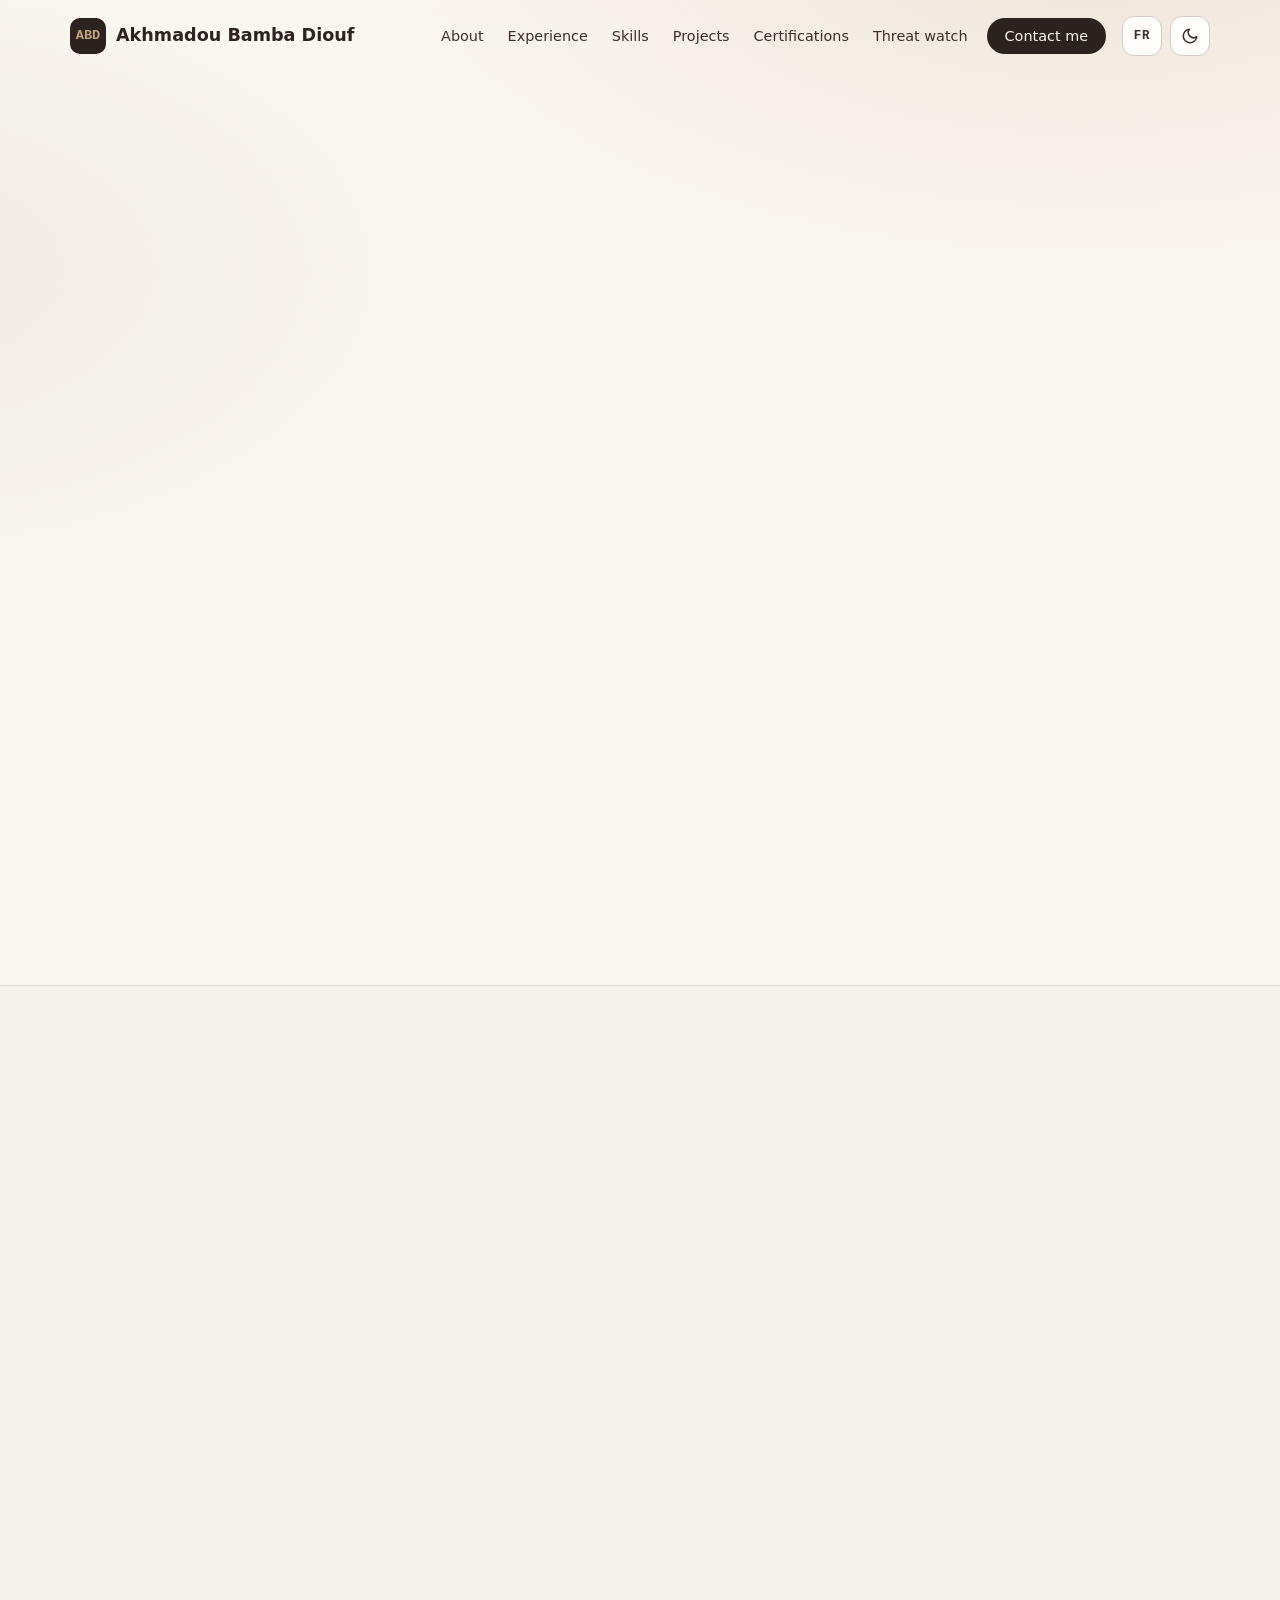
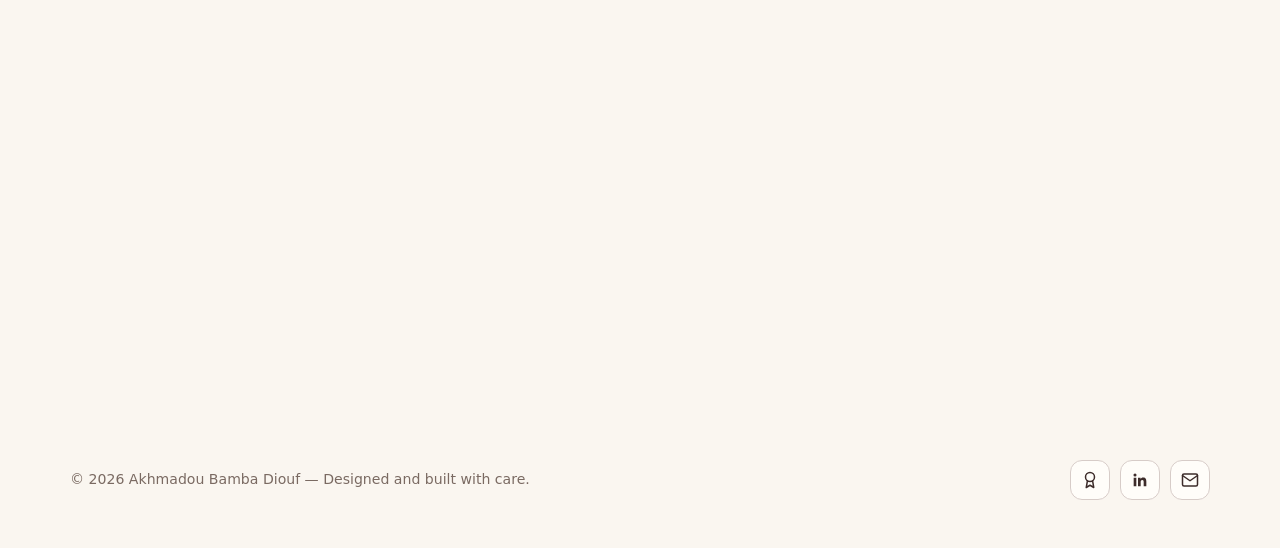
==== en.html @ ddaaaaa8 "Portfolio : première mise en ligne Co-Authored-By: Claude Opus 5.5 <noreply@anthropic.com> Claude-Se" ====
<!DOCTYPE html>
<html lang="en">
<head>
  <meta charset="UTF-8" />
  <meta name="viewport" content="width=device-width, initial-scale=1.0" />

  <!-- Sécurité : politique de contenu restrictive (voir note en fin de fichier) -->
  <meta http-equiv="Content-Security-Policy"
        content="default-src 'self'; script-src 'self'; style-src 'self' https://fonts.googleapis.com; font-src https://fonts.gstatic.com; img-src 'self' data:; connect-src 'self' https://formspree.io; form-action 'self' https://formspree.io; base-uri 'self'; object-src 'none'; upgrade-insecure-requests" />
  <meta name="referrer" content="strict-origin-when-cross-origin" />

  <title>Akhmadou Bamba Diouf — Cybersecurity &amp; Network Security</title>
  <meta name="description" content="Portfolio of Akhmadou Bamba Diouf, MSc Cybersecurity student at Efrei Paris. Looking for a cybersecurity internship or work-study position: SOC, detection, network security." />
  <meta name="theme-color" content="#FAF6F0" />

  <link rel="preconnect" href="https://fonts.googleapis.com" />
  <link rel="preconnect" href="https://fonts.gstatic.com" crossorigin />
  <link href="https://fonts.googleapis.com/css2?family=Inter:wght@400;500;600&family=Space+Grotesk:wght@500;600;700&family=JetBrains+Mono:wght@400;500&display=swap" rel="stylesheet" />

  <link rel="alternate" hreflang="fr" href="index.html" />
  <link rel="alternate" hreflang="en" href="en.html" />
  <script src="assets/theme.js"></script>
  <link rel="stylesheet" href="assets/style.css" />
</head>

<body>
  <a href="#main" class="skip-link">Skip to content</a>

  <!-- Curseur personnalisé -->
  <div class="cy-grid" aria-hidden="true"></div>
  <div class="cy-reticle" aria-hidden="true"><i></i><i></i><i></i><i></i><b></b></div>
  <div class="cy-dot" aria-hidden="true"></div>
  <div class="cy-label" aria-hidden="true"></div>

  <!-- ============ NAVIGATION ============ -->
  <header class="nav" id="nav">
    <div class="container nav__inner">
      <a href="#accueil" class="logo" aria-label="Back to top">
        <span class="logo__mark">ABD</span>
        <span class="logo__name">Akhmadou Bamba Diouf</span>
      </a>
      <nav aria-label="Main navigation">
        <ul class="nav__links" id="navLinks">
          <li><a href="#apropos">About</a></li>
          <li><a href="#experiences">Experience</a></li>
          <li><a href="#competences">Skills</a></li>
          <li><a href="#projets">Projects</a></li>
          <li><a href="#certifications">Certifications</a></li>
          <li><a href="#veille">Threat watch</a></li>
          <li><a href="#contact" class="nav__cta">Contact me</a></li>
        </ul>
      </nav>
      <div class="nav__tools">
        <a class="tool-btn lang-switch" href="index.html" hreflang="fr" lang="fr" aria-label="Version française">FR</a>
        <button class="tool-btn theme-toggle" type="button" aria-label="Switch to dark mode" aria-pressed="false">
          <svg class="i-moon" viewBox="0 0 24 24" fill="none" stroke="currentColor" stroke-width="2" stroke-linecap="round" stroke-linejoin="round" aria-hidden="true"><path d="M21 12.8A9 9 0 1 1 11.2 3a7 7 0 0 0 9.8 9.8z"/></svg>
          <svg class="i-sun" viewBox="0 0 24 24" fill="none" stroke="currentColor" stroke-width="2" stroke-linecap="round" stroke-linejoin="round" aria-hidden="true"><circle cx="12" cy="12" r="4"/><path d="M12 2v2M12 20v2M4.9 4.9l1.4 1.4M17.7 17.7l1.4 1.4M2 12h2M20 12h2M4.9 19.1l1.4-1.4M17.7 6.3l1.4-1.4"/></svg>
        </button>
      </div>
      <button class="nav__toggle" id="navToggle" aria-label="Open menu" aria-expanded="false" aria-controls="navLinks">
        <span></span>
      </button>
    </div>
  </header>

  <main id="main">

    <!-- ============ HERO ============ -->
    <section class="hero" id="accueil">
      <div class="container hero__grid">
        <div>
          <span class="status reveal"><span class="status__dot"></span>Available — 3 to 6 month internship &amp; work-study</span>

          <h1 class="reveal" data-delay="1">
            <span class="nw">Secure access.</span><br /><span class="nw"><em>Detect</em> threats.</span>
          </h1>

          <p class="hero__lead reveal" data-delay="2">
             <strong>MSc Cybersecurity student (Year 1) at Efrei Paris</strong>, passionate about defensive security and infrastructure. I design, protect and monitor systems to make them safer, and I'm looking for an <strong>internship</strong> or a <strong>work-study</strong> position to put these skills to work for a team.
          </p>

          <div class="hero__actions reveal" data-delay="3">
            <a href="#projets" class="btn btn--primary">
              See my projects
              <svg viewBox="0 0 24 24" fill="none" stroke="currentColor" stroke-width="2" stroke-linecap="round" stroke-linejoin="round" aria-hidden="true"><path d="M5 12h14M13 6l6 6-6 6"/></svg>
            </a>
            <!-- Place ton CV dans le même dossier sous le nom cv-akhmadou-bamba-diouf.pdf -->
            <a href="cv-akhmadou-bamba-diouf.pdf" class="btn btn--ghost" download>
              <svg viewBox="0 0 24 24" fill="none" stroke="currentColor" stroke-width="2" stroke-linecap="round" stroke-linejoin="round" aria-hidden="true"><path d="M12 3v12M7 10l5 5 5-5M5 21h14"/></svg>
              Download my resume
            </a>
            <a href="https://www.linkedin.com/in/akhmadou-diouf" class="btn btn--ghost" target="_blank" rel="noopener noreferrer">
              <svg viewBox="0 0 24 24" fill="currentColor" aria-hidden="true"><path d="M20.45 20.45h-3.55v-5.57c0-1.33-.03-3.04-1.85-3.04-1.85 0-2.14 1.45-2.14 2.94v5.67H9.35V9h3.41v1.56h.05c.48-.9 1.64-1.85 3.37-1.85 3.6 0 4.27 2.37 4.27 5.46v6.28zM5.34 7.43a2.06 2.06 0 1 1 0-4.12 2.06 2.06 0 0 1 0 4.12zM7.12 20.45H3.56V9h3.56v11.45zM22.22 0H1.77C.79 0 0 .77 0 1.73v20.54C0 23.23.79 24 1.77 24h20.45c.98 0 1.78-.77 1.78-1.73V1.73C24 .77 23.2 0 22.22 0z"/></svg>
              LinkedIn
            </a>
          </div>

          <div class="hero__meta reveal" data-delay="3">
            <div><b>MSc</b><span>Cybersecurity · Efrei</span></div>
            <div><b>BSc</b><span>Networks &amp; Security · ESMT</span></div>
            <div><b>2 internships</b><span>Security &amp; networking · ANSD</span></div>
          </div>
        </div>

        <!-- Carte profil animée -->
        <div class="idcard-wrap reveal" data-delay="2">
          <div class="idcard" id="idcard">
            <div class="idcard__top" aria-hidden="true">
              <span class="idcard__chip"></span>
              <span>ID · CYBERSEC</span>
              <span class="idcard__live"><i></i>AVAILABLE</span>
            </div>
            <div class="idcard__photo">
              <img src="assets/photo.jpg" alt="Portrait of Akhmadou Bamba Diouf" width="640" height="640" decoding="async" />
              <span class="idcard__scan" aria-hidden="true"></span>
              <i class="idcard__c idcard__c--1" aria-hidden="true"></i><i class="idcard__c idcard__c--2" aria-hidden="true"></i>
              <i class="idcard__c idcard__c--3" aria-hidden="true"></i><i class="idcard__c idcard__c--4" aria-hidden="true"></i>
            </div>
            <div class="idcard__body">
              <p class="idcard__name">Akhmadou Bamba Diouf</p>
              <p class="idcard__role">MSc Cybersecurity student · Efrei Paris</p>
              <dl class="idcard__info">
              <div><dt>Focus</dt><dd>SOC · Network · Access</dd></div>
              <div><dt>Seeking</dt><dd>3–6 mo internship / work-study</dd></div>
              <div><dt>Based in</dt><dd>Paris region, France</dd></div>
              <div><dt>Languages</dt><dd>French · English B1</dd></div>
              </dl>
              <p class="idcard__status" aria-hidden="true"><span id="idStatus"></span><span class="cursor"></span></p>
            </div>
          </div>
        </div>
      </div>
    </section>

    <!-- ============ À PROPOS ============ -->
    <section class="section section--alt" id="apropos">
      <div class="container about">
        <div class="about__text">
          <div class="section-head section-head--tight reveal">
            <span class="eyebrow">About</span>
            <h2>Defense is my playground.</h2>
          </div>
          <p class="reveal">
            Passionate about <strong>defensive security</strong> and <strong>infrastructure</strong>, I like to understand how a system works in order to protect it better, from the network layer all the way to event correlation in a SIEM.
          </p>
          <p class="reveal">
            After a bachelor's degree in Network Administration and Security at <strong>ESMT Dakar</strong>, I deployed and hardened a <strong>Wazuh SIEM</strong> platform at ANSD (Senegal). Now in the MSc Cybersecurity programme at <strong>Efrei Paris</strong>, I work on privileged access management, intrusion detection and application security.
          </p>
          <p class="reveal">
            I'm looking for a <strong>3 to 6 month internship</strong> or a <strong>work-study</strong> position in secure systems and network administration, SOC or infrastructure security.
          </p>
          <ul class="facts reveal">
            <li><span>Location</span>Seine-et-Marne, France</li>
            <li><span>Mobility</span>Paris region · Driving licence</li>
            <li><span>Languages</span>French (native) · English (B1)</li>
            <li><span>Availability</span>Immediate</li>
          </ul>
        </div>

        <ol class="timeline">
          <li class="timeline__item is-current reveal">
            <span class="timeline__date">Since 2026</span>
            <h3>MSc Cybersecurity (Year 1) — Efrei Paris</h3>
            <p>Villejuif. Privileged access management, detection, application security, AI applied to security.</p>
          </li>
          <li class="timeline__item reveal" data-delay="1">
            <span class="timeline__date">2022 — 2025</span>
            <h3>Bachelor's in Network Administration &amp; Security — ESMT Dakar</h3>
            <p>Routing, switching, network services, Linux/Windows administration. Thesis: a centralised IDS/SIEM solution.</p>
          </li>
          <li class="timeline__item reveal" data-delay="2">
            <span class="timeline__date">2024 — 2025</span>
            <h3>Cisco Networking Academy certifications</h3>
            <p>CCNA Introduction to Networks, CCNA ENSA and Cisco Network Security.</p>
          </li>
        </ol>
      </div>
    </section>

    <!-- ============ EXPÉRIENCES ============ -->
    <section class="section" id="experiences">
      <div class="container">
        <div class="section-head reveal">
          <span class="eyebrow">Experience</span>
          <h2>In the field.</h2>
          <p>Two internships at Senegal's National Agency of Statistics and Demography (ANSD), within the IT department.</p>
        </div>

        <div class="xp">
          <article class="xp-card reveal">
            <div class="xp-card__side">
              <span class="xp-card__date">Dec. 2025 — Feb. 2026</span>
              <strong>ANSD · DSID</strong>
              <span>Dakar, Senegal</span>
              <span class="badge">Reporting to the CISO</span>
            </div>
            <div>
              <h3>Systems Administration &amp; Network Security Intern</h3>
              <p class="xp-card__ctx">Setting up centralised security monitoring of the agency's servers and network devices, alongside the existing availability monitoring.</p>
              <ul class="project__points">
                <li>Deployed, as a pair, an all-in-one Wazuh SIEM on Ubuntu 22.04, sized for 25 agents and 90-day retention</li>
                <li>Windows and Linux agents split into 3 groups with centralised configuration; network devices via Syslog</li>
                <li>Vulnerability detection (CVE), file integrity monitoring (FIM), CIS compliance (SCA) and MITRE ATT&amp;CK</li>
                <li>ANSSI / CIS Level 1 hardening: default-deny UFW, SSH, PAM, Fail2Ban, TLS</li>
                <li>Python script for custom HTML email alerts, plus a documented backup and restore plan</li>
              </ul>
              <div class="xp-result"><strong>Outcome</strong>Centralised monitoring of Windows and Linux servers on a hardened, documented platform.</div>
            </div>
          </article>

          <article class="xp-card reveal">
            <div class="xp-card__side">
              <span class="xp-card__date">June — July 2024</span>
              <strong>ANSD</strong>
              <span>Dakar, Senegal</span>
              <span class="badge">Network &amp; security team</span>
            </div>
            <div>
              <h3>Network Administration &amp; Security Intern</h3>
              <p class="xp-card__ctx">Supporting the network and security team with day-to-day infrastructure operations.</p>
              <ul class="project__points">
                <li>LAN/WAN administration and L1/L2 network and systems incident resolution</li>
                <li>Configured Fortinet and pfSense firewalls, assisted with secure VPN deployments</li>
                <li>Monitoring follow-up, vulnerability scans and user security awareness</li>
              </ul>
              <div class="xp-result"><strong>Outcome</strong>L1/L2 incidents handled and users trained in security best practices.</div>
            </div>
          </article>
        </div>
      </div>
    </section>

    <!-- ============ COMPÉTENCES ============ -->
    <section class="section section--alt" id="competences">
      <div class="container">
        <div class="section-head reveal">
          <span class="eyebrow">Skills</span>
          <h2>My toolbox.</h2>
          <p>Technologies I've used in internships, projects and labs.</p>
        </div>

        <div class="skills">
          <article class="skill-card reveal">
            <div class="icon"><svg viewBox="0 0 24 24" fill="none" stroke="currentColor" stroke-width="2" stroke-linecap="round" stroke-linejoin="round" aria-hidden="true"><path d="M12 2l8 4v6c0 5-3.5 9-8 10-4.5-1-8-5-8-10V6l8-4z"/><path d="M9 12l2 2 4-4"/></svg></div>
            <h3>Monitoring &amp; detection</h3>
            <p>SIEM, IDS and security event analysis.</p>
            <div class="badges"><span class="badge">Wazuh</span><span class="badge">Stack ELK</span><span class="badge">Suricata</span><span class="badge">Snort</span><span class="badge">Log analysis</span><span class="badge">MITRE ATT&amp;CK</span><span class="badge">FIM</span><span class="badge">SCA</span><span class="badge">Vulnerability management</span></div>
          </article>

          <article class="skill-card reveal" data-delay="1">
            <div class="icon"><svg viewBox="0 0 24 24" fill="none" stroke="currentColor" stroke-width="2" stroke-linecap="round" stroke-linejoin="round" aria-hidden="true"><path d="M4 17l6-6-6-6M12 19h8"/></svg></div>
            <h3>Systems &amp; hardening</h3>
            <p>Server administration and hardening.</p>
            <div class="badges"><span class="badge">Linux (Ubuntu, Debian)</span><span class="badge">Windows Server 2022</span><span class="badge">Active Directory</span><span class="badge">DNS</span><span class="badge">ANSSI / CIS</span><span class="badge">PAM</span><span class="badge">UFW</span><span class="badge">Fail2Ban</span></div>
          </article>

          <article class="skill-card reveal" data-delay="2">
            <div class="icon"><svg viewBox="0 0 24 24" fill="none" stroke="currentColor" stroke-width="2" stroke-linecap="round" stroke-linejoin="round" aria-hidden="true"><rect x="3" y="11" width="18" height="10" rx="2"/><path d="M7 11V7a5 5 0 0 1 10 0v4"/></svg></div>
            <h3>Access &amp; identity</h3>
            <p>Bastion, strong authentication and least privilege.</p>
            <div class="badges"><span class="badge">Apache Guacamole</span><span class="badge">Bastion / PAM</span><span class="badge">LDAP</span><span class="badge">MFA (TOTP)</span><span class="badge">Nginx / TLS</span><span class="badge">SSH</span><span class="badge">RDP</span></div>
          </article>

          <article class="skill-card reveal">
            <div class="icon"><svg viewBox="0 0 24 24" fill="none" stroke="currentColor" stroke-width="2" stroke-linecap="round" stroke-linejoin="round" aria-hidden="true"><rect x="2" y="3" width="20" height="6" rx="2"/><rect x="2" y="15" width="20" height="6" rx="2"/><path d="M6 6h.01M6 18h.01M12 9v6"/></svg></div>
            <h3>Networking &amp; firewalls</h3>
            <p>Design, segmentation and filtering.</p>
            <div class="badges"><span class="badge">LAN / WAN</span><span class="badge">VLAN</span><span class="badge">DMZ</span><span class="badge">VPN</span><span class="badge">Cisco</span><span class="badge">pfSense</span><span class="badge">Fortinet</span><span class="badge">Wireshark</span></div>
          </article>

          <article class="skill-card reveal" data-delay="1">
            <div class="icon"><svg viewBox="0 0 24 24" fill="none" stroke="currentColor" stroke-width="2" stroke-linecap="round" stroke-linejoin="round" aria-hidden="true"><circle cx="11" cy="11" r="7"/><path d="M21 21l-4.3-4.3M11 8v6M8 11h6"/></svg></div>
            <h3>Offensive &amp; application security</h3>
            <p>Testing to defend better.</p>
            <div class="badges"><span class="badge">Kali Linux</span><span class="badge">Nmap</span><span class="badge">Hydra</span><span class="badge">OWASP Top 10</span><span class="badge">DAST / API fuzzing</span><span class="badge">TryHackMe</span></div>
          </article>

          <article class="skill-card reveal" data-delay="2">
            <div class="icon"><svg viewBox="0 0 24 24" fill="none" stroke="currentColor" stroke-width="2" stroke-linecap="round" stroke-linejoin="round" aria-hidden="true"><path d="M16 18l6-6-6-6M8 6l-6 6 6 6"/></svg></div>
            <h3>Scripting &amp; virtualisation</h3>
            <p>Automating and building labs.</p>
            <div class="badges"><span class="badge">Python</span><span class="badge">Bash</span><span class="badge">Docker</span><span class="badge">Docker Compose</span><span class="badge">VirtualBox</span><span class="badge">VMware</span><span class="badge">Hyper-V</span></div>
          </article>
        </div>
      </div>
    </section>

    <!-- ============ PROJETS ============ -->
    <section class="section" id="projets">
      <div class="container">
        <div class="section-head reveal">
          <span class="eyebrow">Featured projects</span>
          <h2>From labs to real-world cases.</h2>
          <p>A selection of projects where I designed, deployed and tested security controls end to end.</p>
        </div>

        <div class="projects">
          <!-- Projet phare — Bastion -->
          <article class="project project--featured reveal">
            <div class="project__visual project__visual--diagram" aria-hidden="true">
              <span class="log-line dim">// architecture — lab VirtualBox</span>
              <svg class="arch" viewBox="0 0 520 250" role="img">
                <defs>
                  <marker id="arr" viewBox="0 0 8 8" refX="7" refY="4" markerWidth="6" markerHeight="6" orient="auto"><path d="M0 0L8 4L0 8z" fill="#C4A482"/></marker>
                </defs>
                <!-- flux -->
                <path class="flow" d="M96 125 H182" marker-end="url(#arr)"/>
                <path class="flow" d="M318 95 H335 V45 H380" marker-end="url(#arr)"/>
                <path class="flow" d="M318 118 H380" marker-end="url(#arr)"/>
                <path class="flow flow--ldap" d="M318 138 H380"/>
                <path class="flow" d="M318 160 H335 V205 H380" marker-end="url(#arr)"/>
                <text class="lbl" x="139" y="116" text-anchor="middle">HTTPS</text>
                <text class="lbl" x="344" y="39">SSH</text>
                <text class="lbl" x="344" y="112">RDP</text>
                <text class="lbl lbl--ldap" x="344" y="153">LDAP</text>
                <text class="lbl" x="344" y="199">RDP</text>
                <!-- noeuds -->
                <g class="node"><rect x="10" y="100" width="86" height="50" rx="10"/><text x="53" y="122" text-anchor="middle" class="t">Client</text><text x="53" y="138" text-anchor="middle" class="s">browser</text></g>
                <g class="node node--core"><rect x="186" y="82" width="132" height="86" rx="12"/><text x="252" y="108" text-anchor="middle" class="t">BASTION</text><text x="252" y="126" text-anchor="middle" class="s">Guacamole · guacd</text><text x="252" y="141" text-anchor="middle" class="s">Nginx TLS · MFA</text><text x="252" y="156" text-anchor="middle" class="s">Debian 12</text></g>
                <g class="node"><rect x="384" y="22" width="126" height="46" rx="10"/><text x="447" y="42" text-anchor="middle" class="t">SRV-WEB</text><text x="447" y="57" text-anchor="middle" class="s">Linux · .242</text></g>
                <g class="node"><rect x="384" y="102" width="126" height="46" rx="10"/><text x="447" y="122" text-anchor="middle" class="t">SRV-WIN-AD</text><text x="447" y="137" text-anchor="middle" class="s">AD DS · DNS · .76</text></g>
                <g class="node"><rect x="384" y="182" width="126" height="46" rx="10"/><text x="447" y="202" text-anchor="middle" class="t">Windows client</text><text x="447" y="217" text-anchor="middle" class="s">User · .77</text></g>
              </svg>
              <span class="tag-float">PAM · Privileged access</span>
            </div>
            <div class="project__body">
              <span class="project__kicker">Efrei project · Admin bastion</span>
              <h3>Secure admin bastion with Apache Guacamole</h3>
              <p>A single HTTPS entry point, from any web browser, to administer a Linux and Windows Active Directory infrastructure without exposing SSH and RDP directly.</p>
              <ul class="project__points">
                <li>Nginx reverse proxy with TLS in front of Guacamole (guacd, Tomcat, MariaDB)</li>
                <li>Centralised identity: Active Directory over LDAP, TOTP MFA and key-based SSH</li>
                <li>Least privilege: isolated admin, dev and user profiles</li>
                <li>Accountability: session history, recording and playback</li>
              </ul>
              <div class="project__stack"><span class="badge">Apache Guacamole</span><span class="badge">Nginx</span><span class="badge">Debian 12</span><span class="badge">Windows Server 2022</span><span class="badge">Active Directory</span><span class="badge">LDAP</span><span class="badge">TOTP</span></div>
              <div class="project__links">
                <!-- Place le rapport dans le même dossier sous le nom rapport-projet-bastion.pdf -->
                <a href="rapport-projet-bastion.pdf" class="link" target="_blank" rel="noopener">
                  <svg viewBox="0 0 24 24" fill="none" stroke="currentColor" stroke-width="2" stroke-linecap="round" stroke-linejoin="round" aria-hidden="true"><path d="M14 2H6a2 2 0 0 0-2 2v16a2 2 0 0 0 2 2h12a2 2 0 0 0 2-2V8z"/><path d="M14 2v6h6M8 13h8M8 17h5"/></svg>
                  Read the report (PDF, French)
                </a>
                <a href="#contact" class="link">Let's talk</a>
              </div>
            </div>
          </article>

          <!-- Projet — SIEM Wazuh ANSD -->
          <article class="project project--featured project--reverse reveal">
            <div class="project__visual" aria-hidden="true">
              <span class="log-line dim">// wazuh-manager — ANSD (Ubuntu 22.04)</span>
              <span class="log-line"><span class="lvl-lo">$</span> ufw default deny incoming</span>
              <span class="log-line"><span class="lvl-lo">$</span> ufw allow 1514/tcp &nbsp;<span class="dim"># agents (TLS)</span></span>
              <span class="log-line"><span class="lvl-lo">$</span> ufw allow 514/udp &nbsp;&nbsp;<span class="dim"># network syslog</span></span>
              <span class="log-line dim">&nbsp;</span>
              <span class="log-line"><span class="lvl-md">[group]</span> SRV_LINUX_PROD &nbsp;· FIM /etc · sudo · SSH</span>
              <span class="log-line"><span class="lvl-md">[group]</span> SRV_WINDOWS &nbsp;&nbsp;&nbsp;&nbsp;· registry · RDP</span>
              <span class="log-line"><span class="lvl-md">[group]</span> INFRA_DEVICES &nbsp;&nbsp;· syslog agentless</span>
              <span class="log-line dim">&nbsp;</span>
              <span class="log-line"><span class="lvl-hi">[lvl 10]</span> T1110 SSH brute force → email alert</span>
              <span class="log-line"><span class="lvl-md">[SCA]</span>&nbsp;&nbsp; CIS Ubuntu L1 — compliance score</span>
              <span class="tag-float">SIEM · Internship</span>
            </div>
            <div class="project__body">
              <span class="project__kicker">Internship · ANSD (Senegal) · 2026</span>
              <h3>Centralised security monitoring with Wazuh</h3>
              <p>Deploying an open-source SIEM to give the IT department security visibility over its Linux and Windows servers and network devices.</p>
              <ul class="project__points">
                <li>All-in-one architecture (manager, indexer, dashboard) sized for 25 agents</li>
                <li>3 agent groups with dedicated policies pushed from the server</li>
                <li>CVE detection, FIM, SCA (CIS) and MITRE ATT&amp;CK mapping</li>
                <li>Hardened server (UFW deny-all, TLS) and documented disaster recovery plan</li>
              </ul>
              <div class="project__stack"><span class="badge">Wazuh</span><span class="badge">Ubuntu 22.04</span><span class="badge">Windows Server</span><span class="badge">Syslog</span><span class="badge">Python</span><span class="badge">UFW</span></div>
              <div class="project__links">
                <a href="#experiences" class="link">See the experience</a>
                <a href="#contact" class="link">Let's talk</a>
              </div>
            </div>
          </article>

          <!-- Projet — IDS/SIEM (mémoire) -->
          <article class="project reveal">
            <div class="project__visual" aria-hidden="true">
              <span class="log-line dim">// suricata eve.json → wazuh / ELK</span>
              <span class="log-line"><span class="lvl-hi">ALERT</span> ET SCAN Nmap -sS from kali</span>
              <span class="log-line"><span class="lvl-hi">ALERT</span> SSH brute force (hydra) → T1110</span>
              <span class="log-line"><span class="lvl-md">ALERT</span> ET SCAN Nmap version detection</span>
              <span class="log-line"><span class="lvl-lo">TUNE</span>&nbsp; signal-to-noise ratio analysed</span>
              <span class="tag-float">NIDS → SIEM</span>
            </div>
            <div class="project__body">
              <span class="project__kicker">Bachelor's thesis · ESMT Dakar · 2025</span>
              <h3>Centralised IDS / SIEM solution</h3>
              <p>A detection pipeline linking the Suricata network sensor to Wazuh and the ELK Stack, with automated ingestion of the eve.json feed.</p>
              <ul class="project__points">
                <li>3 attack scenarios from Kali Linux: Nmap scans, SSH brute force with Hydra</li>
                <li>Alerts mapped to MITRE ATT&amp;CK, with rule-tuning recommendations</li>
              </ul>
              <div class="project__stack"><span class="badge">Suricata</span><span class="badge">Wazuh</span><span class="badge">Stack ELK</span><span class="badge">Kali Linux</span></div>
              <div class="project__links"><a href="#contact" class="link">Let's talk</a></div>
            </div>
          </article>

          <!-- Projet — CinéLab OWASP A06 -->
          <article class="project reveal" data-delay="1">
            <div class="project__visual" aria-hidden="true">
              <span class="log-line dim">// tools_auditor → sut_cinelab:5000</span>
              <span class="log-line"><span class="lvl-md">SCAN 1</span> POST /api/reserve ×3 (15 seats)</span>
              <span class="log-line"><span class="lvl-hi">VULN</span>&nbsp;&nbsp; 45/50 seats booked · HTTP 200</span>
              <span class="log-line"><span class="lvl-md">SCAN 2</span> patched mode enabled</span>
              <span class="log-line"><span class="lvl-lo">FIXED</span>&nbsp; server-side quota → HTTP 400</span>
              <span class="tag-float">OWASP A06</span>
            </div>
            <div class="project__body">
              <span class="project__kicker">Individual lab · Application security · Efrei Paris</span>
              <h3>Auditing a design flaw: CinéLab</h3>
              <p>A Flask booking app capped orders at 15 seats, but only in the browser. By calling the API directly, a single attacker could book 45 of the 50 seats.</p>
              <ul class="project__points">
                <li>Targeted DAST script (boundary fuzzing) in a dedicated audit container</li>
                <li>Fix: quota enforced server-side, attack rejected with HTTP 400</li>
              </ul>
              <div class="project__stack"><span class="badge">Docker Compose</span><span class="badge">Python</span><span class="badge">Flask</span><span class="badge">API REST</span><span class="badge">OWASP A06:2025</span></div>
              <div class="project__links"><a href="#contact" class="link">Let's talk</a></div>
            </div>
          </article>
        </div>
      </div>
    </section>

    <!-- ============ CERTIFICATIONS ============ -->
    <section class="section section--alt" id="certifications">
      <div class="container">
        <div class="section-head reveal">
          <span class="eyebrow">Certifications</span>
          <h2>Verified skills.</h2>
          <p>Certifications earned through Cisco Networking Academy, verifiable on Credly.</p>
        </div>

        <div class="certs">
          <article class="cert reveal">
            <div class="cert__seal"><svg viewBox="0 0 24 24" fill="none" stroke="currentColor" stroke-width="2" stroke-linecap="round" stroke-linejoin="round" aria-hidden="true"><path d="M12 2l8 4v6c0 5-3.5 9-8 10-4.5-1-8-5-8-10V6l8-4z"/></svg></div>
            <span class="cert__issuer">Cisco</span>
            <h3>Network Security</h3>
            <div class="cert__foot"><span>2025</span><a href="https://www.credly.com/users/bamba-diouf.29cd99c4" target="_blank" rel="noopener noreferrer">Verify ↗</a></div>
          </article>

          <article class="cert reveal" data-delay="1">
            <div class="cert__seal"><svg viewBox="0 0 24 24" fill="none" stroke="currentColor" stroke-width="2" stroke-linecap="round" stroke-linejoin="round" aria-hidden="true"><path d="M7 7h10v10H7z"/><path d="M3 12h4M17 12h4M12 3v4M12 17v4"/></svg></div>
            <span class="cert__issuer">Cisco · CCNA</span>
            <h3>Enterprise Networking, Security, and Automation</h3>
            <div class="cert__foot"><span>2024</span><a href="https://www.credly.com/users/bamba-diouf.29cd99c4" target="_blank" rel="noopener noreferrer">Verify ↗</a></div>
          </article>

          <article class="cert reveal" data-delay="2">
            <div class="cert__seal"><svg viewBox="0 0 24 24" fill="none" stroke="currentColor" stroke-width="2" stroke-linecap="round" stroke-linejoin="round" aria-hidden="true"><circle cx="12" cy="12" r="3"/><path d="M12 2v4M12 18v4M2 12h4M18 12h4M5 5l2.8 2.8M16.2 16.2L19 19M5 19l2.8-2.8M16.2 7.8L19 5"/></svg></div>
            <span class="cert__issuer">Cisco · CCNA</span>
            <h3>Introduction to Networks</h3>
            <div class="cert__foot"><span>Cisco NetAcad</span><a href="https://www.credly.com/users/bamba-diouf.29cd99c4" target="_blank" rel="noopener noreferrer">Verify ↗</a></div>
          </article>
        </div>
      </div>
    </section>

    <!-- ============ VEILLE TECHNOLOGIQUE ============ -->
    <section class="section section--alt" id="veille">
      <div class="container">
        <div class="watch__top">
          <div class="section-head reveal">
            <span class="eyebrow">Threat watch</span>
            <h2>Cyber news, from a defender's view.</h2>
            <p>Every week I follow exploited vulnerabilities, attack campaigns and regulation, along with my takeaways as a defender.</p>
          </div>
          <span class="watch__updated reveal">Updated: November 8, 2026</span>
        </div>

        <div class="filters reveal" role="group" aria-label="Filter the news">
          <button class="filter" type="button" data-filter="all" aria-pressed="true">All</button>
          <button class="filter" type="button" data-filter="vuln" aria-pressed="false">Vulnerabilities</button>
          <button class="filter" type="button" data-filter="threat" aria-pressed="false">Threats</button>
          <button class="filter" type="button" data-filter="reg" aria-pressed="false">Regulation</button>
          <button class="filter" type="button" data-filter="event" aria-pressed="false">Events</button>
        </div>

        <div class="news">
          <article class="news-card reveal" data-cat="vuln">
            <div class="news-card__visual" aria-hidden="true">
              <span class="news-card__icon"><svg viewBox="0 0 48 48" fill="none" stroke="currentColor" stroke-width="1.6" stroke-linecap="round" stroke-linejoin="round"><rect x="4" y="16" width="40" height="16" rx="3"/><path d="M10 22h3M16 22h3M22 22h3M28 22h3"/><path d="M10 27h3M16 27h3M22 27h3M28 27h3"/><circle cx="38" cy="24.5" r="1.6"/><path d="M14 16v-5M24 16v-5M34 16v-5"/></svg></span>
              <span class="news-card__id"><b>CVE-2026-107441</b><small>Zyxel GS1900 · ~1,000 switches</small></span>
            </div>
            <div class="news-card__meta"><span class="news-card__cat">Vulnerability · Network</span><span class="sev sev--crit">Exploited</span></div>
            <h3>Zyxel: a zero-day was used to compromise nearly 1,000 GS1900 switches</h3>
            <p>CVE-2026-107441 affects the web management interface and allows unauthenticated command execution. Attackers stole configurations and credentials.</p>
            <div class="news-card__take"><strong>My take</strong>A management interface should never be exposed: dedicated management VLAN, ACLs and firmware inventory.</div>
            <a class="link" href="https://www.bleepingcomputer.com/news/security/zyxel-fixes-zero-day-exploited-to-hack-nearly-1-000-network-switches/" target="_blank" rel="noopener noreferrer">BleepingComputer · Nov 4, 2026 ↗</a>
          </article>

          <article class="news-card reveal" data-delay="1" data-cat="vuln">
            <div class="news-card__visual" aria-hidden="true">
              <span class="news-card__icon"><svg viewBox="0 0 48 48" fill="none" stroke="currentColor" stroke-width="1.6" stroke-linecap="round" stroke-linejoin="round"><rect x="6" y="10" width="36" height="28" rx="3"/><path d="M6 19h36M6 28h36M18 10v9M30 19v9M18 28v10"/><path d="M38 6l4 4M42 6l-4 4"/></svg></span>
              <span class="news-card__id"><b>CVE-2026-76418</b><small>Cisco ASA / FTD · VPN SSL</small></span>
            </div>
            <div class="news-card__meta"><span class="news-card__cat">Vulnerability · Cisco</span><span class="sev sev--crit">Exploited</span></div>
            <h3>Cisco ASA / FTD: a new zero-day crashes SSL VPNs</h3>
            <p>CVE-2026-76418 targets firewalls with SSL VPN enabled. Cisco observed active exploitation in October 2026 and recommends patching.</p>
            <div class="news-card__take"><strong>My take</strong>Edge devices remain the top target. Their logs belong in the SIEM, not just server logs.</div>
            <a class="link" href="https://www.bleepingcomputer.com/news/security/cisco-warns-of-firewall-zero-day-exploited-to-crash-ssl-vpn-devices/" target="_blank" rel="noopener noreferrer">BleepingComputer ↗</a>
          </article>

          <article class="news-card reveal" data-delay="2" data-cat="threat">
            <div class="news-card__visual" aria-hidden="true">
              <span class="news-card__icon"><svg viewBox="0 0 48 48" fill="none" stroke="currentColor" stroke-width="1.6" stroke-linecap="round" stroke-linejoin="round"><rect x="12" y="22" width="24" height="18" rx="3"/><path d="M17 22v-6a7 7 0 0 1 14 0v6"/><path d="M24 29v4"/><path d="M4 8h10M4 13h7M34 8h10M37 13h7" stroke-dasharray="2 2"/></svg></span>
              <span class="news-card__id"><b>3 chained CVEs</b><small>Ivanti Connect Secure</small></span>
            </div>
            <div class="news-card__meta"><span class="news-card__cat">Threat · Remote access</span><span class="sev sev--crit">Exploited</span></div>
            <h3>Ivanti Connect Secure: two new zero-days chained since October</h3>
            <p>They were combined with an authentication bypass. The attacker dropped no malware or web shell and tampered with logs to evade Ivanti's integrity checker.</p>
            <div class="news-card__take"><strong>My take</strong>A strong case for shipping logs off the device, in real time, to a SIEM such as Wazuh.</div>
            <a class="link" href="https://mezha.net/eng/news/mezha-25da7cc19e080631d8d6f1e3_ivanti_patches_two/" target="_blank" rel="noopener noreferrer">Mezha, via BleepingComputer · Nov 2, 2026 ↗</a>
          </article>

          <article class="news-card reveal" data-cat="threat">
            <div class="news-card__visual" aria-hidden="true">
              <span class="news-card__icon"><svg viewBox="0 0 48 48" fill="none" stroke="currentColor" stroke-width="1.6" stroke-linecap="round" stroke-linejoin="round"><rect x="14" y="6" width="20" height="36" rx="4"/><path d="M21 37h6"/><circle cx="24" cy="20" r="6"/><path d="M24 11v4M24 25v4M15 20h4M29 20h4"/></svg></span>
              <span class="news-card__id"><b>APT29</b><small>Zero-click · iOS &amp; Android</small></span>
            </div>
            <div class="news-card__meta"><span class="news-card__cat">Threat · APT</span><span class="sev sev--high">Campaign</span></div>
            <h3>APT29: zero-click attacks on iOS and Android via booby-trapped sites</h3>
            <p>Sekoia attributes to APT29 a large watering-hole campaign that steals cookies, messaging databases and credentials, with no interaction after the visit.</p>
            <div class="news-card__take"><strong>My take</strong>Known (n-day) flaws are enough against unpatched devices: mobile management is part of the perimeter.</div>
            <a class="link" href="https://www.bleepingcomputer.com/news/security/hackers-use-n-day-exploits-in-zero-click-attacks-on-ios-android-devices/" target="_blank" rel="noopener noreferrer">BleepingComputer · Nov 4, 2026 ↗</a>
          </article>

          <article class="news-card reveal" data-delay="1" data-cat="reg">
            <div class="news-card__visual" aria-hidden="true">
              <span class="news-card__icon"><svg viewBox="0 0 48 48" fill="none" stroke="currentColor" stroke-width="1.6" stroke-linecap="round" stroke-linejoin="round"><path d="M28 5H13a3 3 0 0 0-3 3v32a3 3 0 0 0 3 3h22a3 3 0 0 0 3-3V15z"/><path d="M28 5v10h10"/><path d="M17 27l5 5 9-10"/></svg></span>
              <span class="news-card__id"><b>NIS2 · ReCyF</b><small>ANSSI framework</small></span>
            </div>
            <div class="news-card__meta"><span class="news-card__cat">Regulation · France</span><span class="sev sev--info">NIS2</span></div>
            <h3>ReCyF: ANSSI's framework for NIS2 compliance</h3>
            <p>Since March 17, 2026, France's ANSSI has published the Référentiel Cyber France, listing the measures recommended to meet NIS2 security objectives.</p>
            <div class="news-card__take"><strong>My take</strong>NIS2 greatly expands the number of organisations in scope: demand for SOC and compliance profiles will keep growing.</div>
            <a class="link" href="https://www.journaldunet.com/cybersecurite/1551041-cybersecurite-2026-les-hackers-n-ont-plus-besoin-de-pirater-votre-entreprise-ils-s-y-connectent/" target="_blank" rel="noopener noreferrer">Journal du Net ↗</a>
          </article>

          <article class="news-card reveal" data-delay="2" data-cat="event">
            <div class="news-card__visual" aria-hidden="true">
              <span class="news-card__icon"><svg viewBox="0 0 48 48" fill="none" stroke="currentColor" stroke-width="1.6" stroke-linecap="round" stroke-linejoin="round"><rect x="6" y="10" width="36" height="32" rx="4"/><path d="M6 19h36M16 5v9M32 5v9"/><path d="M13 27h4M22 27h4M31 27h4M13 34h4M22 34h4"/></svg></span>
              <span class="news-card__id"><b>Nov 16 → 19</b><small>Cotonou · Paris</small></span>
            </div>
            <div class="news-card__meta"><span class="news-card__cat">Event · Calendar</span><span class="sev sev--info">November</span></div>
            <h3>Cyber Africa Forum (Cotonou) and Cloud &amp; Cyber Security Expo (Paris)</h3>
            <p>Two events this month: the Cyber Africa Forum on November 16–17 in Cotonou, then Cloud &amp; Cyber Security Expo on November 18–19 at Paris Expo Porte de Versailles.</p>
            <div class="news-card__take"><strong>My take</strong>On the agenda: AI, NIS2, the Cyber Resilience Act and cyber geopolitics. Good opportunities to meet recruiters.</div>
            <a class="link" href="https://www.it-connect.fr/cloud-cyber-security-expo-paris-2026-programme/" target="_blank" rel="noopener noreferrer">IT-Connect ↗</a>
          </article>
        </div>

        <div class="sources reveal">
          <span>My sources:</span>
          <a class="badge" href="https://www.cert.ssi.gouv.fr/" target="_blank" rel="noopener noreferrer">CERT-FR</a>
          <a class="badge" href="https://www.cisa.gov/known-exploited-vulnerabilities-catalog" target="_blank" rel="noopener noreferrer">CISA KEV</a>
          <a class="badge" href="https://www.bleepingcomputer.com/" target="_blank" rel="noopener noreferrer">BleepingComputer</a>
          <a class="badge" href="https://thehackernews.com/" target="_blank" rel="noopener noreferrer">The Hacker News</a>
          <a class="badge" href="https://www.it-connect.fr/" target="_blank" rel="noopener noreferrer">IT-Connect</a>
          <a class="badge" href="https://attack.mitre.org/" target="_blank" rel="noopener noreferrer">MITRE ATT&amp;CK</a>
        </div>
      </div>
    </section>

    <!-- ============ CONTACT ============ -->
    <section class="section" id="contact">
      <div class="container">
        <div class="contact reveal">
          <div class="contact__intro">
            <span class="eyebrow">Contact</span>
            <h2>Let's work together.</h2>
            <p>Offering a cybersecurity internship or work-study position? I'd be glad to discuss your needs and how I can contribute to your team.</p>

            <div class="contact__links">
              <a href="mailto:akhmadoudiouf.pro@gmail.com" data-copy="akhmadoudiouf.pro@gmail.com" class="contact__link">
                <span class="icon"><svg viewBox="0 0 24 24" fill="none" stroke="currentColor" stroke-width="2" stroke-linecap="round" stroke-linejoin="round" aria-hidden="true"><rect x="2" y="4" width="20" height="16" rx="2"/><path d="M22 6l-10 7L2 6"/></svg></span>
                <div><small>Email</small><span>akhmadoudiouf.pro@gmail.com</span></div>
              </a>
              <a href="https://www.linkedin.com/in/akhmadou-diouf" class="contact__link" target="_blank" rel="noopener noreferrer">
                <span class="icon"><svg viewBox="0 0 24 24" fill="currentColor" aria-hidden="true"><path d="M20.45 20.45h-3.55v-5.57c0-1.33-.03-3.04-1.85-3.04-1.85 0-2.14 1.45-2.14 2.94v5.67H9.35V9h3.41v1.56h.05c.48-.9 1.64-1.85 3.37-1.85 3.6 0 4.27 2.37 4.27 5.46v6.28zM5.34 7.43a2.06 2.06 0 1 1 0-4.12 2.06 2.06 0 0 1 0 4.12zM7.12 20.45H3.56V9h3.56v11.45z"/></svg></span>
                <div><small>LinkedIn</small><span>linkedin.com/in/akhmadou-diouf</span></div>
              </a>
              <a href="https://www.credly.com/users/bamba-diouf.29cd99c4" class="contact__link" target="_blank" rel="noopener noreferrer">
                <span class="icon"><svg viewBox="0 0 24 24" fill="none" stroke="currentColor" stroke-width="2" stroke-linecap="round" stroke-linejoin="round" aria-hidden="true"><circle cx="12" cy="8" r="6"/><path d="M15.5 13.5L17 22l-5-3-5 3 1.5-8.5"/></svg></span>
                <div><small>Badges</small><span>Credly · Cisco NetAcad</span></div>
              </a>
              <div class="contact__link">
                <span class="icon"><svg viewBox="0 0 24 24" fill="none" stroke="currentColor" stroke-width="2" stroke-linecap="round" stroke-linejoin="round" aria-hidden="true"><path d="M12 22s7-6.2 7-12a7 7 0 0 0-14 0c0 5.8 7 12 7 12z"/><circle cx="12" cy="10" r="2.5"/></svg></span>
                <div><small>Location</small><span>Seine-et-Marne, France · Paris region</span></div>
              </div>
            </div>
          </div>

          <!-- Formulaire : ouvre le client mail (aucune donnée stockée côté serveur).
               Pour un vrai envoi, remplacez par Formspree / un backend. -->
          <!-- Formulaire Formspree « Portfolio » (messages envoyés à akhmadoudiouf.pro@gmail.com) -->
          <form class="form" id="contactForm" action="https://formspree.io/f/xdegebek" method="POST" novalidate>
            <div class="form__row">
              <div class="field">
                <label for="name">Name</label>
                <input id="name" name="name" type="text" autocomplete="name" required maxlength="80" placeholder="Jane Smith" />
              </div>
              <div class="field">
                <label for="company">Company</label>
                <input id="company" name="company" type="text" autocomplete="organization" maxlength="80" placeholder="Your company" />
              </div>
            </div>
            <div class="field">
              <label for="email">Email</label>
              <input id="email" name="email" type="email" autocomplete="email" required maxlength="120" placeholder="you@company.com" />
            </div>
            <div class="field">
              <label for="subject">Subject</label>
              <select id="subject" name="subject">
                <option>Work-study offer</option>
                <option>Internship offer</option>
                <option>Other request</option>
              </select>
            </div>
            <div class="field">
              <label for="message">Message</label>
              <textarea id="message" name="message" required maxlength="2000" placeholder="Hello, we are looking for…"></textarea>
            </div>
            <!-- Honeypot anti-bot : doit rester vide -->
            <div class="hp" aria-hidden="true">
              <label for="website">Leave empty</label>
              <input id="website" name="_gotcha" type="text" tabindex="-1" autocomplete="off" />
            </div>
            <button type="submit" class="btn btn--primary">
              Send message
              <svg viewBox="0 0 24 24" fill="none" stroke="currentColor" stroke-width="2" stroke-linecap="round" stroke-linejoin="round" aria-hidden="true"><path d="M22 2L11 13M22 2l-7 20-4-9-9-4 20-7z"/></svg>
            </button>
            <p class="form__status" id="formStatus" role="status" aria-live="polite"></p>
            <p class="form__note">Your information is neither stored nor shared.</p>
          </form>
        </div>
      </div>
    </section>
  </main>

  <!-- ============ FOOTER ============ -->
  <footer class="footer">
    <div class="container footer__inner">
      <p>© <span id="year"></span> Akhmadou Bamba Diouf — Designed and built with care.</p>
      <div class="footer__social">
        <a href="https://www.credly.com/users/bamba-diouf.29cd99c4" target="_blank" rel="noopener noreferrer" aria-label="Credly badges">
          <svg viewBox="0 0 24 24" fill="none" stroke="currentColor" stroke-width="2" stroke-linecap="round" stroke-linejoin="round" aria-hidden="true"><circle cx="12" cy="8" r="6"/><path d="M15.5 13.5L17 22l-5-3-5 3 1.5-8.5"/></svg>
        </a>
        <a href="https://www.linkedin.com/in/akhmadou-diouf" target="_blank" rel="noopener noreferrer" aria-label="LinkedIn">
          <svg viewBox="0 0 24 24" fill="currentColor" aria-hidden="true"><path d="M20.45 20.45h-3.55v-5.57c0-1.33-.03-3.04-1.85-3.04-1.85 0-2.14 1.45-2.14 2.94v5.67H9.35V9h3.41v1.56h.05c.48-.9 1.64-1.85 3.37-1.85 3.6 0 4.27 2.37 4.27 5.46v6.28zM5.34 7.43a2.06 2.06 0 1 1 0-4.12 2.06 2.06 0 0 1 0 4.12zM7.12 20.45H3.56V9h3.56v11.45z"/></svg>
        </a>
        <a href="mailto:akhmadoudiouf.pro@gmail.com" data-copy="akhmadoudiouf.pro@gmail.com" aria-label="Email">
          <svg viewBox="0 0 24 24" fill="none" stroke="currentColor" stroke-width="2" stroke-linecap="round" stroke-linejoin="round" aria-hidden="true"><rect x="2" y="4" width="20" height="16" rx="2"/><path d="M22 6l-10 7L2 6"/></svg>
        </a>
      </div>
    </div>
  </footer>

  <div class="toast" id="toast" role="status" aria-live="polite"></div>
  <script src="assets/main.js" defer></script>

  <!--
    SECURITY NOTE
    This page's CSP allows no inline scripts or styles.
    HTTP headers (CSP, HSTS, X-Frame-Options, Permissions-Policy…) are set in vercel.json.
  -->
</body>
</html>
---- assets/style.css ----
/* ==========================================================
       1. Design tokens — charte marron / beige
       ========================================================== */
    :root {
      --cream:       #FAF6F0;   /* fond principal */
      --cream-2:     #F5F2EB;   /* fond alterné */
      --paper:       #FFFDF9;   /* cartes */
      --chocolate:   #2C221E;   /* texte / accents forts */
      --cocoa:       #3D2C2A;   /* accents secondaires */
      --taupe:       #C4A482;   /* accent chaud */
      --sand:        #D7CCC8;   /* bordures */
      --muted:       #7A6A62;   /* texte secondaire */
      --line:        rgba(44, 34, 30, .10);

      --radius-sm: 10px;
      --radius:    16px;
      --radius-lg: 24px;

      --shadow-sm: 0 1px 2px rgba(44,34,30,.05), 0 2px 8px rgba(44,34,30,.04);
      --shadow:    0 2px 4px rgba(44,34,30,.04), 0 12px 32px rgba(44,34,30,.08);
      --shadow-lg: 0 4px 8px rgba(44,34,30,.05), 0 24px 56px rgba(44,34,30,.12);

      --font-sans:    "Inter", system-ui, -apple-system, "Segoe UI", sans-serif;
      --font-display: "Space Grotesk", var(--font-sans);
      --font-mono:    "JetBrains Mono", ui-monospace, monospace;

      --ease: cubic-bezier(.22, .61, .36, 1);
      --container: 1140px;

      /* Panneaux toujours sombres (terminal, visuels, contact) */
      --panel:     #2C221E;
      --panel-2:   #3D2C2A;
      --nav-bg:    rgba(250, 246, 240, .82);
      --grid-line: rgba(61, 44, 42, .09);
      --label-bg:  rgba(250, 246, 240, .85);
      color-scheme: light;
    }

    /* ==========================================================
       1b. Thème sombre
       ========================================================== */
    html[data-theme="dark"] {
      --cream:     #17110F;
      --cream-2:   #1E1714;
      --paper:     #251C18;
      --chocolate: #F2E8DC;
      --cocoa:     #DCC8B2;
      --taupe:     #C9A985;
      --sand:      #45362F;
      --muted:     #A8978A;
      --line:      rgba(242, 232, 220, .09);
      --panel:     #0E0A08;
      --panel-2:   #1F1612;
      --nav-bg:    rgba(23, 17, 15, .82);
      --grid-line: rgba(242, 232, 220, .07);
      --label-bg:  rgba(23, 17, 15, .88);
      --shadow-sm: 0 1px 2px rgba(0,0,0,.35), 0 2px 8px rgba(0,0,0,.25);
      --shadow:    0 2px 4px rgba(0,0,0,.3), 0 12px 32px rgba(0,0,0,.4);
      --shadow-lg: 0 4px 8px rgba(0,0,0,.35), 0 24px 56px rgba(0,0,0,.5);
      color-scheme: dark;
    }
    html[data-theme="dark"] body::before { opacity: .35; }
    html[data-theme="dark"] .hero h1 em { background: linear-gradient(transparent 62%, rgba(201,169,133,.3) 62%); }
    html[data-theme="dark"] .sev--crit { color: #EBA98F; }
    html[data-theme="dark"] .sev--high { color: #E9C784; }
    html[data-theme="dark"] .sev--info { color: #AFC8A1; }
    html[data-theme="dark"] .contact { border: 1px solid var(--line); }
    html[data-theme="dark"] .status__dot, html[data-theme="dark"] .watch__updated::before { background: #8DB57E; }
    body { transition: background-color .35s var(--ease), color .35s var(--ease); }

    /* ==========================================================
       2. Base
       ========================================================== */
    *, *::before, *::after { box-sizing: border-box; margin: 0; padding: 0; }
    html { scroll-behavior: smooth; scroll-padding-top: 88px; }
    body {
      font-family: var(--font-sans);
      background: var(--cream);
      color: var(--chocolate);
      line-height: 1.65;
      font-size: 16px;
      -webkit-font-smoothing: antialiased;
      overflow-x: hidden;
    }
    img, svg { display: block; max-width: 100%; }
    a { color: inherit; text-decoration: none; }
    ul, ol { list-style: none; }
    ::selection { background: var(--taupe); color: var(--chocolate); }

    :focus-visible {
      outline: 2px solid var(--cocoa);
      outline-offset: 3px;
      border-radius: 6px;
    }

    .container { width: min(100% - 48px, var(--container)); margin-inline: auto; }
    .skip-link {
      position: absolute; left: 16px; top: -60px; z-index: 100;
      background: var(--chocolate); color: var(--cream);
      padding: 10px 16px; border-radius: var(--radius-sm);
      transition: top .2s var(--ease);
    }
    .skip-link:focus { top: 16px; }

    /* Grain subtil en fond pour un rendu "papier" */
    body::before {
      content: ""; position: fixed; inset: 0; z-index: -1; pointer-events: none;
      background:
        radial-gradient(1200px 600px at 85% -10%, rgba(196,164,130,.22), transparent 60%),
        radial-gradient(900px 500px at -10% 30%, rgba(215,204,200,.35), transparent 60%);
    }

    /* ==========================================================
       3. Typographie & utilitaires
       ========================================================== */
    h1, h2, h3 { font-family: var(--font-display); line-height: 1.15; letter-spacing: -.02em; }
    .eyebrow {
      display: inline-flex; align-items: center; gap: 10px;
      font-family: var(--font-mono); font-size: .78rem; font-weight: 500;
      letter-spacing: .08em; text-transform: uppercase; color: var(--cocoa);
    }
    .eyebrow::before { content: ""; width: 24px; height: 1px; background: var(--taupe); }

    .section { padding: 112px 0; }
    .section--alt { background: var(--cream-2); border-block: 1px solid var(--line); }
    .section-head { max-width: 640px; margin-bottom: 56px; }
    .section-head h2 { font-size: clamp(2rem, 4vw, 2.75rem); margin: 14px 0 14px; }
    .section-head p { color: var(--muted); font-size: 1.05rem; }

    /* ==========================================================
       4. Boutons
       ========================================================== */
    .btn {
      display: inline-flex; align-items: center; gap: 10px;
      padding: 14px 24px; border-radius: 999px;
      font-weight: 600; font-size: .95rem; cursor: pointer;
      border: 1px solid transparent;
      transition: transform .25s var(--ease), box-shadow .25s var(--ease),
                  background .25s var(--ease), color .25s var(--ease), border-color .25s var(--ease);
    }
    .btn svg { width: 18px; height: 18px; transition: transform .25s var(--ease); }
    .btn--primary { background: var(--chocolate); color: var(--cream); box-shadow: var(--shadow-sm); }
    .btn--primary:hover { background: var(--cocoa); transform: translateY(-2px); box-shadow: var(--shadow); }
    .btn--primary:hover svg { transform: translateX(3px); }
    .btn--ghost { background: transparent; color: var(--chocolate); border-color: var(--sand); }
    .btn--ghost:hover { background: var(--paper); border-color: var(--taupe); transform: translateY(-2px); box-shadow: var(--shadow-sm); }

    /* ==========================================================
       5. Navigation
       ========================================================== */
    .nav {
      position: fixed; inset: 0 0 auto 0; z-index: 50;
      transition: background .3s var(--ease), box-shadow .3s var(--ease), border-color .3s var(--ease);
      border-bottom: 1px solid transparent;
    }
    .nav.is-scrolled {
      background: var(--nav-bg);
      backdrop-filter: saturate(160%) blur(14px);
      -webkit-backdrop-filter: saturate(160%) blur(14px);
      border-color: var(--line);
    }
    .nav__inner { display: flex; align-items: center; justify-content: space-between; height: 72px; }
    .logo { display: flex; align-items: center; gap: 10px; font-family: var(--font-display); font-weight: 700; font-size: 1.1rem; }
    .logo__mark {
      display: grid; place-items: center; width: 36px; height: 36px; border-radius: 10px;
      background: var(--panel); color: var(--taupe);
      font-family: var(--font-mono); font-size: .85rem;
    }
    .nav__links { display: flex; align-items: center; gap: 6px; }
    .nav__links a {
      padding: 8px 14px; border-radius: 999px; font-size: .92rem; font-weight: 500; color: var(--cocoa);
      transition: background .2s var(--ease), color .2s var(--ease);
    }
    .nav__links a:hover, .nav__links a.is-active { background: rgba(196,164,130,.22); color: var(--chocolate); }
    .nav__cta { margin-left: 10px; padding: 10px 18px !important; background: var(--chocolate) !important; color: var(--cream) !important; }
    .nav__cta:hover { background: var(--cocoa) !important; }

    .nav__toggle {
      display: none; width: 44px; height: 44px; border-radius: 12px;
      border: 1px solid var(--sand); background: var(--paper); cursor: pointer;
      align-items: center; justify-content: center;
    }
    .nav__toggle span, .nav__toggle span::before, .nav__toggle span::after {
      display: block; width: 18px; height: 2px; background: var(--chocolate); border-radius: 2px;
      position: relative; transition: transform .3s var(--ease), background .3s var(--ease);
    }
    .nav__toggle span::before, .nav__toggle span::after { content: ""; position: absolute; left: 0; }
    .nav__toggle span::before { top: -6px; }
    .nav__toggle span::after  { top: 6px; }
    .nav__toggle[aria-expanded="true"] span { background: transparent; }
    .nav__toggle[aria-expanded="true"] span::before { transform: translateY(6px) rotate(45deg); }
    .nav__toggle[aria-expanded="true"] span::after  { transform: translateY(-6px) rotate(-45deg); }

    /* ==========================================================
       6. Hero
       ========================================================== */
    .hero { padding: 168px 0 112px; position: relative; }
    .hero__grid { display: grid; grid-template-columns: 1.15fr .85fr; gap: 64px; align-items: center; }
    .status {
      display: inline-flex; align-items: center; gap: 10px;
      padding: 7px 14px 7px 10px; border-radius: 999px;
      background: var(--paper); border: 1px solid var(--sand);
      font-size: .85rem; font-weight: 500; color: var(--cocoa); box-shadow: var(--shadow-sm);
    }
    .status__dot { position: relative; width: 8px; height: 8px; border-radius: 50%; background: #6B8F5E; }
    .status__dot::after {
      content: ""; position: absolute; inset: -4px; border-radius: 50%;
      border: 2px solid #6B8F5E; opacity: .5; animation: pulse 2s var(--ease) infinite;
    }
    @keyframes pulse { 0% { transform: scale(.6); opacity: .7; } 100% { transform: scale(1.6); opacity: 0; } }

    .hero h1 { font-size: clamp(2.3rem, 4.2vw, 3.45rem); margin: 26px 0 22px; }
    .hero h1 em {
      font-style: normal; color: var(--cocoa);
      background: linear-gradient(transparent 62%, rgba(196,164,130,.45) 62%);
      padding: 0 .08em;
    }
    @media (min-width: 601px) { .hero h1 .nw { white-space: nowrap; } }
    .hero__lead { font-size: 1.15rem; color: var(--muted); max-width: 560px; }
    .hero__lead strong { color: var(--chocolate); font-weight: 600; }
    .hero__actions { display: flex; flex-wrap: wrap; gap: 12px; margin-top: 36px; }
    .hero__meta { display: flex; flex-wrap: wrap; gap: 28px; margin-top: 52px; padding-top: 28px; border-top: 1px solid var(--line); }
    .hero__meta div { display: flex; flex-direction: column; }
    .hero__meta b { font-family: var(--font-display); font-size: 1.6rem; }
    .hero__meta span { font-size: .85rem; color: var(--muted); }

    /* Terminal décoratif */
    .terminal {
      background: var(--panel); color: #EDE3D8; border-radius: var(--radius-lg);
      box-shadow: var(--shadow-lg); overflow: hidden;
      transform: rotate(1.2deg); transition: transform .5s var(--ease);
    }
    .terminal:hover { transform: rotate(0) translateY(-4px); }
    .terminal__bar { display: flex; align-items: center; gap: 8px; padding: 14px 18px; background: var(--panel-2); }
    .terminal__bar i { width: 11px; height: 11px; border-radius: 50%; background: rgba(237,227,216,.25); }
    .terminal__bar i:first-child { background: var(--taupe); }
    .terminal__bar span { margin-left: 10px; font-family: var(--font-mono); font-size: .75rem; color: rgba(237,227,216,.6); }
    .terminal__body { padding: 22px 22px 26px; font-family: var(--font-mono); font-size: .82rem; line-height: 1.9; min-height: 300px; }
    .terminal__body .p { color: var(--taupe); }
    .terminal__body .ok { color: #A9C29B; }
    .terminal__body .warn { color: #E2B86B; }
    .terminal__body .dim { color: rgba(237,227,216,.5); }
    .cursor { display: inline-block; width: 8px; height: 1.05em; background: var(--taupe); vertical-align: text-bottom; animation: blink 1s steps(1) infinite; }
    @keyframes blink { 50% { opacity: 0; } }

    /* ==========================================================
       7. À propos
       ========================================================== */
    .about { display: grid; grid-template-columns: .9fr 1.1fr; gap: 64px; align-items: start; }
    .about__text p { color: var(--muted); font-size: 1.05rem; margin-bottom: 18px; }
    .about__text p strong { color: var(--chocolate); font-weight: 600; }
    .timeline { position: relative; display: grid; gap: 16px; }
    .timeline__item {
      position: relative; padding: 22px 24px 22px 56px; background: var(--paper);
      border: 1px solid var(--line); border-radius: var(--radius); box-shadow: var(--shadow-sm);
      transition: transform .3s var(--ease), box-shadow .3s var(--ease), border-color .3s var(--ease);
    }
    .timeline__item:hover { transform: translateX(4px); box-shadow: var(--shadow); border-color: var(--sand); }
    .timeline__item::before {
      content: ""; position: absolute; left: 24px; top: 28px; width: 12px; height: 12px; border-radius: 50%;
      background: var(--cream); border: 2px solid var(--taupe);
    }
    .timeline__item.is-current::before { background: var(--taupe); box-shadow: 0 0 0 5px rgba(196,164,130,.25); }
    .timeline__date { font-family: var(--font-mono); font-size: .75rem; color: var(--muted); letter-spacing: .04em; }
    .timeline__item h3 { font-size: 1.1rem; margin: 4px 0 4px; }
    .timeline__item p { font-size: .93rem; color: var(--muted); }

    /* ==========================================================
       8. Compétences
       ========================================================== */
    .skills { display: grid; grid-template-columns: repeat(3, 1fr); gap: 20px; }
    .skill-card {
      background: var(--paper); border: 1px solid var(--line); border-radius: var(--radius);
      padding: 28px; box-shadow: var(--shadow-sm);
      transition: transform .3s var(--ease), box-shadow .3s var(--ease), border-color .3s var(--ease);
    }
    .skill-card:hover { transform: translateY(-4px); box-shadow: var(--shadow); border-color: var(--sand); }
    .icon {
      display: grid; place-items: center; width: 46px; height: 46px; border-radius: 12px;
      background: rgba(196,164,130,.2); color: var(--cocoa); margin-bottom: 18px;
    }
    .icon svg { width: 22px; height: 22px; }
    .skill-card h3 { font-size: 1.15rem; margin-bottom: 6px; }
    .skill-card > p { font-size: .9rem; color: var(--muted); margin-bottom: 18px; }
    .badges { display: flex; flex-wrap: wrap; gap: 8px; }
    .badge {
      font-family: var(--font-mono); font-size: .76rem; font-weight: 500;
      padding: 6px 11px; border-radius: 8px;
      background: var(--cream-2); border: 1px solid var(--sand); color: var(--cocoa);
      transition: background .2s var(--ease), border-color .2s var(--ease), color .2s var(--ease);
    }
    .badge:hover { background: var(--chocolate); border-color: var(--chocolate); color: var(--cream); }

    /* ==========================================================
       9. Projets
       ========================================================== */
    .projects { display: grid; grid-template-columns: repeat(2, 1fr); gap: 24px; }
    .project {
      position: relative; display: flex; flex-direction: column;
      background: var(--paper); border: 1px solid var(--line); border-radius: var(--radius-lg);
      overflow: hidden; box-shadow: var(--shadow-sm);
      transition: transform .35s var(--ease), box-shadow .35s var(--ease), border-color .35s var(--ease);
    }
    .project:hover { transform: translateY(-6px); box-shadow: var(--shadow-lg); border-color: var(--sand); }
    .project--featured { grid-column: 1 / -1; display: grid; grid-template-columns: 1fr 1fr; }
    .project__visual {
      position: relative; min-height: 200px; padding: 24px;
      background: linear-gradient(135deg, var(--panel-2), var(--panel));
      color: #EDE3D8; font-family: var(--font-mono); font-size: .76rem; line-height: 1.8;
      overflow: hidden;
    }
    .project__visual::after {
      content: ""; position: absolute; inset: 0;
      background-image: linear-gradient(rgba(237,227,216,.05) 1px, transparent 1px),
                        linear-gradient(90deg, rgba(237,227,216,.05) 1px, transparent 1px);
      background-size: 24px 24px; pointer-events: none;
    }
    .project__visual .tag-float {
      position: absolute; right: 18px; bottom: 18px; z-index: 1;
      font-size: .7rem; padding: 5px 10px; border-radius: 999px;
      background: rgba(196,164,130,.2); color: var(--taupe); border: 1px solid rgba(196,164,130,.35);
    }
    .log-line { display: block; white-space: nowrap; overflow: hidden; text-overflow: ellipsis; position: relative; z-index: 1; }
    .lvl-hi { color: #E2A37B; } .lvl-md { color: #E2B86B; } .lvl-lo { color: #A9C29B; }
    .project__body { display: flex; flex-direction: column; flex: 1; padding: 28px; }
    .project__kicker { font-family: var(--font-mono); font-size: .74rem; color: var(--muted); letter-spacing: .05em; text-transform: uppercase; }
    .project h3 { font-size: 1.35rem; margin: 8px 0 10px; }
    .project__body > p { color: var(--muted); font-size: .95rem; }
    .project__points { margin: 16px 0 4px; display: grid; gap: 8px; }
    .project__points li { position: relative; padding-left: 22px; font-size: .9rem; color: var(--cocoa); }
    .project__points li::before {
      content: ""; position: absolute; left: 2px; top: .62em; width: 8px; height: 8px;
      border-radius: 2px; background: var(--taupe); transform: rotate(45deg);
    }
    .project__stack { display: flex; flex-wrap: wrap; gap: 8px; margin: 20px 0 24px; }
    .project__links { display: flex; gap: 18px; margin-top: auto; padding-top: 20px; border-top: 1px solid var(--line); }
    .link {
      display: inline-flex; align-items: center; gap: 8px; font-weight: 600; font-size: .9rem; color: var(--chocolate);
      position: relative;
    }
    .link svg { width: 17px; height: 17px; }
    .link::after {
      content: ""; position: absolute; left: 0; bottom: -3px; width: 100%; height: 1.5px;
      background: var(--taupe); transform: scaleX(0); transform-origin: left; transition: transform .3s var(--ease);
    }
    .link:hover::after { transform: scaleX(1); }

    /* Schéma d'architecture du bastion */
    .project__visual--diagram { display: flex; flex-direction: column; justify-content: center; gap: 10px; min-height: 320px; }
    .arch { position: relative; z-index: 1; width: 100%; height: auto; }
    .arch .node rect { fill: rgba(250,246,240,.06); stroke: rgba(196,164,130,.45); stroke-width: 1.2; }
    .arch .node--core rect { fill: rgba(196,164,130,.16); stroke: #C4A482; stroke-width: 1.6; }
    .arch .t { fill: #EDE3D8; font-family: var(--font-mono); font-size: 11px; font-weight: 500; }
    .arch .node--core .t { fill: #C4A482; font-size: 12.5px; letter-spacing: .12em; }
    .arch .s { fill: rgba(237,227,216,.6); font-family: var(--font-mono); font-size: 9px; }
    .arch .flow { fill: none; stroke: #C4A482; stroke-width: 1.4; stroke-dasharray: 5 5; animation: flow 1.4s linear infinite; }
    .arch .flow--ldap { stroke: #A9C29B; stroke-dasharray: 2 4; }
    .arch .lbl { fill: #E2B86B; font-family: var(--font-mono); font-size: 9px; letter-spacing: .06em; }
    .arch .lbl--ldap { fill: #A9C29B; }
    @keyframes flow { to { stroke-dashoffset: -20; } }

    /* Faits rapides (À propos) */
    .facts { display: grid; grid-template-columns: 1fr 1fr; gap: 10px; margin-top: 26px; }
    .facts li { padding: 12px 14px; border-radius: var(--radius-sm); background: var(--paper); border: 1px solid var(--line); font-size: .9rem; font-weight: 500; }
    .facts span { display: block; font-family: var(--font-mono); font-size: .68rem; letter-spacing: .06em; text-transform: uppercase; color: var(--muted); font-weight: 400; }

    /* Expériences */
    .xp { display: grid; gap: 20px; }
    .xp-card {
      display: grid; grid-template-columns: 230px 1fr; gap: 36px; padding: 32px;
      background: var(--paper); border: 1px solid var(--line); border-radius: var(--radius-lg); box-shadow: var(--shadow-sm);
      transition: transform .3s var(--ease), box-shadow .3s var(--ease), border-color .3s var(--ease);
    }
    .xp-card:hover { transform: translateY(-4px); box-shadow: var(--shadow); border-color: var(--sand); }
    .xp-card__side { display: flex; flex-direction: column; align-items: flex-start; gap: 4px; padding-right: 24px; border-right: 1px dashed var(--sand); }
    .xp-card__side strong { font-family: var(--font-display); font-size: 1.15rem; }
    .xp-card__side > span:not(.badge) { font-size: .88rem; color: var(--muted); }
    .xp-card__side .badge { margin-top: 10px; }
    .xp-card__date { font-family: var(--font-mono); font-size: .76rem !important; color: var(--cocoa) !important; margin-bottom: 6px; }
    .xp-card h3 { font-size: 1.25rem; margin-bottom: 8px; }
    .xp-card__ctx { color: var(--muted); font-size: .95rem; }
    .xp-result { margin-top: 18px; padding: 12px 14px; border-radius: var(--radius-sm); background: var(--cream-2); border-left: 3px solid var(--taupe); font-size: .9rem; color: var(--cocoa); }
    .xp-result strong { display: block; font-family: var(--font-mono); font-size: .7rem; letter-spacing: .05em; text-transform: uppercase; color: var(--muted); }
    .project--reverse .project__visual { order: 2; }

    /* ==========================================================
       10. Certifications
       ========================================================== */
    .certs { display: grid; grid-template-columns: repeat(3, 1fr); gap: 20px; }
    .cert {
      position: relative; padding: 26px 22px; background: var(--paper);
      border: 1px solid var(--line); border-radius: var(--radius); box-shadow: var(--shadow-sm);
      display: flex; flex-direction: column;
      transition: transform .3s var(--ease), box-shadow .3s var(--ease), border-color .3s var(--ease);
    }
    .cert:hover { transform: translateY(-4px); box-shadow: var(--shadow); border-color: var(--taupe); }
    .cert__seal {
      width: 58px; height: 58px; border-radius: 50%; margin-bottom: 18px;
      display: grid; place-items: center;
      background: radial-gradient(circle at 30% 30%, #D9BE9F, var(--taupe));
      color: #2C221E; box-shadow: inset 0 0 0 4px rgba(255,253,249,.55), var(--shadow-sm);
    }
    .cert__seal svg { width: 26px; height: 26px; }
    .cert__issuer { font-family: var(--font-mono); font-size: .72rem; text-transform: uppercase; letter-spacing: .06em; color: var(--muted); }
    .cert h3 { font-size: 1.02rem; margin: 6px 0 auto; padding-bottom: 18px; }
    .cert__foot { display: flex; align-items: center; justify-content: space-between; font-size: .8rem; color: var(--muted); padding-top: 14px; border-top: 1px dashed var(--sand); }
    .cert__foot a { font-weight: 600; color: var(--cocoa); }
    .cert__foot a:hover { color: var(--chocolate); text-decoration: underline; text-underline-offset: 3px; }
    .cert--progress .cert__seal { background: var(--cream-2); border: 2px dashed var(--taupe); box-shadow: none; }

    /* ==========================================================
       10b. Veille technologique
       ========================================================== */
    .watch__top { display: flex; flex-wrap: wrap; align-items: end; justify-content: space-between; gap: 24px; margin-bottom: 32px; }
    .watch__top .section-head { margin-bottom: 0; }
    .watch__updated { font-family: var(--font-mono); font-size: .78rem; color: var(--muted); display: inline-flex; align-items: center; gap: 8px; }
    .watch__updated::before { content: ""; width: 7px; height: 7px; border-radius: 50%; background: #6B8F5E; box-shadow: 0 0 0 4px rgba(107,143,94,.18); }
    .filters { display: flex; flex-wrap: wrap; gap: 8px; margin-bottom: 28px; }
    .filter {
      font: inherit; font-size: .86rem; font-weight: 500; cursor: pointer;
      padding: 8px 16px; border-radius: 999px; color: var(--cocoa);
      background: var(--paper); border: 1px solid var(--sand);
      transition: background .2s var(--ease), color .2s var(--ease), border-color .2s var(--ease);
    }
    .filter:hover { border-color: var(--taupe); }
    .filter[aria-pressed="true"] { background: var(--chocolate); border-color: var(--chocolate); color: var(--cream); }

    .news { display: grid; grid-template-columns: repeat(3, 1fr); gap: 20px; }
    .news-card {
      display: flex; flex-direction: column; padding: 24px; border-radius: var(--radius);
      background: var(--paper); border: 1px solid var(--line); box-shadow: var(--shadow-sm);
      transition: transform .3s var(--ease), box-shadow .3s var(--ease), border-color .3s var(--ease), opacity .3s var(--ease);
    }
    .news-card:hover { transform: translateY(-4px); box-shadow: var(--shadow); border-color: var(--sand); }
    .news-card[hidden] { display: none; }
    .news-card { overflow: hidden; }
    .news-card__visual {
      position: relative; display: flex; align-items: center; gap: 16px;
      margin: -24px -24px 20px; padding: 22px 24px; min-height: 112px;
      background: linear-gradient(135deg, var(--panel-2), var(--panel)); color: var(--taupe);
      overflow: hidden;
    }
    .news-card__visual::before {
      content: ""; position: absolute; inset: 0; pointer-events: none;
      background-image: linear-gradient(rgba(237,227,216,.05) 1px, transparent 1px),
                        linear-gradient(90deg, rgba(237,227,216,.05) 1px, transparent 1px);
      background-size: 20px 20px;
    }
    .news-card__visual::after { /* ligne de scan */
      content: ""; position: absolute; left: 0; right: 0; top: -30%; height: 30%; pointer-events: none;
      background: linear-gradient(transparent, rgba(196,164,130,.14), transparent);
      animation: scan 4s linear infinite;
    }
    @keyframes scan { to { top: 100%; } }
    .news-card__icon {
      position: relative; z-index: 1; display: grid; place-items: center; flex: none;
      width: 62px; height: 62px; border-radius: 14px;
      background: rgba(196,164,130,.12); border: 1px solid rgba(196,164,130,.3);
      transition: transform .4s var(--ease);
    }
    .news-card__icon svg { width: 38px; height: 38px; }
    .news-card:hover .news-card__icon { transform: rotate(-4deg) scale(1.06); }
    .news-card__id { position: relative; z-index: 1; display: flex; flex-direction: column; gap: 2px; font-family: var(--font-mono); }
    .news-card__id b { font-size: .95rem; font-weight: 500; color: #EDE3D8; letter-spacing: .02em; }
    .news-card__id small { font-size: .72rem; color: rgba(237,227,216,.6); }

    .news-card__meta { display: flex; align-items: center; justify-content: space-between; gap: 10px; margin-bottom: 14px; }
    .news-card__cat { font-family: var(--font-mono); font-size: .7rem; letter-spacing: .06em; text-transform: uppercase; color: var(--muted); }
    .news-card time { font-family: var(--font-mono); font-size: .72rem; color: var(--muted); }
    .sev { font-family: var(--font-mono); font-size: .68rem; font-weight: 500; padding: 3px 8px; border-radius: 6px; border: 1px solid; }
    .sev--crit { color: #9A4A33; background: rgba(181,103,77,.10); border-color: rgba(181,103,77,.35); }
    .sev--high { color: #8A6420; background: rgba(226,184,107,.14); border-color: rgba(226,184,107,.45); }
    .sev--info { color: #4F6B45; background: rgba(107,143,94,.10); border-color: rgba(107,143,94,.35); }
    .news-card h3 { font-size: 1.05rem; line-height: 1.35; margin-bottom: 10px; }
    .news-card > p { font-size: .9rem; color: var(--muted); }
    .news-card__take {
      margin: 16px 0 18px; padding: 12px 14px; border-radius: var(--radius-sm);
      background: var(--cream-2); border-left: 3px solid var(--taupe);
      font-size: .85rem; color: var(--cocoa);
    }
    .news-card__take strong { font-family: var(--font-mono); font-size: .7rem; letter-spacing: .05em; text-transform: uppercase; display: block; color: var(--muted); margin-bottom: 2px; }
    .news-card .link { margin-top: auto; align-self: flex-start; font-size: .85rem; }

    .sources { display: flex; flex-wrap: wrap; align-items: center; gap: 10px; margin-top: 36px; padding-top: 28px; border-top: 1px solid var(--line); }
    .sources > span { font-size: .85rem; color: var(--muted); margin-right: 6px; }

    /* ==========================================================
       11. Contact
       ========================================================== */
    .contact {
      display: grid; grid-template-columns: .9fr 1.1fr; gap: 48px;
      background: var(--panel); color: #FAF6F0;
      border-radius: 32px; padding: 64px; box-shadow: var(--shadow-lg);
      position: relative; overflow: hidden;
    }
    .contact::before {
      content: ""; position: absolute; width: 420px; height: 420px; border-radius: 50%;
      right: -140px; top: -160px; background: radial-gradient(circle, rgba(196,164,130,.28), transparent 70%);
    }
    .contact .eyebrow { color: var(--taupe); }
    .contact h2 { font-size: clamp(2rem, 4vw, 2.6rem); margin: 14px 0 16px; }
    .contact__intro p { color: rgba(250,246,240,.72); margin-bottom: 32px; }
    .contact__links { display: grid; gap: 12px; }
    .contact__link {
      display: flex; align-items: center; gap: 14px; padding: 14px 16px; border-radius: var(--radius);
      background: rgba(250,246,240,.06); border: 1px solid rgba(250,246,240,.1);
      transition: background .25s var(--ease), border-color .25s var(--ease), transform .25s var(--ease);
    }
    a.contact__link:hover { background: rgba(250,246,240,.1); border-color: rgba(196,164,130,.5); transform: translateX(4px); }
    .contact__link .icon { margin: 0; background: rgba(196,164,130,.18); color: var(--taupe); width: 42px; height: 42px; }
    .contact__link small { display: block; font-size: .75rem; color: rgba(250,246,240,.55); }
    .contact__link span { font-weight: 500; font-size: .95rem; word-break: break-all; }

    .form { position: relative; display: grid; gap: 16px; background: var(--cream); color: var(--chocolate); border-radius: var(--radius-lg); padding: 32px; }
    .form__row { display: grid; grid-template-columns: 1fr 1fr; gap: 16px; }
    .field { display: grid; gap: 6px; }
    .field label { font-size: .82rem; font-weight: 600; color: var(--cocoa); }
    .field input, .field textarea, .field select {
      width: 100%; font: inherit; font-size: .95rem; color: var(--chocolate);
      padding: 12px 14px; border-radius: var(--radius-sm);
      background: var(--paper); border: 1px solid var(--sand);
      transition: border-color .2s var(--ease), box-shadow .2s var(--ease);
    }
    .field textarea { resize: vertical; min-height: 120px; }
    .field input:focus, .field textarea:focus, .field select:focus {
      outline: none; border-color: var(--taupe); box-shadow: 0 0 0 4px rgba(196,164,130,.22);
    }
    .field input:user-invalid, .field textarea:user-invalid { border-color: #B5674D; }
    .hp { position: absolute; left: -9999px; width: 1px; height: 1px; overflow: hidden; } /* honeypot anti-spam */
    .form__note { font-size: .78rem; color: var(--muted); }
    .form__status { font-size: .88rem; font-weight: 500; min-height: 1.2em; }
    .form .btn { justify-content: center; }

    /* ==========================================================
       12. Footer
       ========================================================== */
    .footer { padding: 48px 0; }
    .footer__inner { display: flex; flex-wrap: wrap; align-items: center; justify-content: space-between; gap: 16px; font-size: .88rem; color: var(--muted); }
    .footer__social { display: flex; gap: 10px; }
    .footer__social a {
      display: grid; place-items: center; width: 40px; height: 40px; border-radius: 12px;
      border: 1px solid var(--sand); color: var(--cocoa); background: var(--paper);
      transition: background .2s var(--ease), color .2s var(--ease), transform .2s var(--ease);
    }
    .footer__social a:hover { background: var(--chocolate); color: var(--cream); transform: translateY(-2px); }
    .footer__social svg { width: 18px; height: 18px; }

    /* ==========================================================
       13. Animations au scroll
       ========================================================== */
    .js .reveal { opacity: 0; transform: translateY(24px); transition: opacity .8s var(--ease), transform .8s var(--ease); }
    .js .reveal.is-visible { opacity: 1; transform: none; }
    .js .reveal[data-delay="1"] { transition-delay: .08s; }
    .js .reveal[data-delay="2"] { transition-delay: .16s; }
    .js .reveal[data-delay="3"] { transition-delay: .24s; }

    @media (prefers-reduced-motion: reduce) {
      html { scroll-behavior: auto; }
      *, *::before, *::after { animation: none !important; transition: none !important; }
      .reveal { opacity: 1; transform: none; }
    }

    /* ==========================================================
       13b. Curseur "cyber" : viseur, verrouillage de cible, traînée binaire
       ========================================================== */
    .cy-reticle, .cy-dot, .cy-label, .cy-grid { position: fixed; top: 0; left: 0; pointer-events: none; opacity: 0; }
    .cy-reticle { z-index: 9998; width: 36px; height: 36px; will-change: transform, width, height; transition: opacity .3s var(--ease); }
    .cy-reticle i {
      position: absolute; width: 10px; height: 10px; border: 0 solid var(--cocoa);
      transition: border-color .3s var(--ease), width .3s var(--ease), height .3s var(--ease);
    }
    .cy-reticle i:nth-child(1) { top: 0; left: 0;  border-top-width: 2px; border-left-width: 2px; }
    .cy-reticle i:nth-child(2) { top: 0; right: 0; border-top-width: 2px; border-right-width: 2px; }
    .cy-reticle i:nth-child(3) { bottom: 0; left: 0;  border-bottom-width: 2px; border-left-width: 2px; }
    .cy-reticle i:nth-child(4) { bottom: 0; right: 0; border-bottom-width: 2px; border-right-width: 2px; }
    .cy-reticle b { /* croix centrale */
      position: absolute; left: 50%; top: 50%; width: 14px; height: 14px; margin: -7px 0 0 -7px;
      background:
        linear-gradient(var(--taupe), var(--taupe)) center / 100% 1px no-repeat,
        linear-gradient(var(--taupe), var(--taupe)) center / 1px 100% no-repeat;
      opacity: .9; transition: opacity .25s var(--ease), transform .4s var(--ease);
    }
    .cy-dot {
      z-index: 9999; width: 4px; height: 4px; margin: -2px 0 0 -2px; border-radius: 1px;
      background: var(--chocolate); transition: opacity .2s var(--ease), background .3s var(--ease);
    }
    .cy-label {
      z-index: 9999; font-family: var(--font-mono); font-size: 10px; letter-spacing: .06em; white-space: nowrap;
      color: var(--cocoa); padding: 2px 6px; border-radius: 4px;
      background: var(--label-bg); border: 1px solid var(--sand);
      transition: opacity .3s var(--ease), color .3s var(--ease), background .3s var(--ease), border-color .3s var(--ease);
    }
    /* Grille révélée autour du curseur */
    .cy-grid {
      inset: 0; z-index: -1;
      background-image:
        linear-gradient(var(--grid-line) 1px, transparent 1px),
        linear-gradient(90deg, var(--grid-line) 1px, transparent 1px);
      background-size: 28px 28px;
      -webkit-mask-image: radial-gradient(220px circle at var(--mx, -500px) var(--my, -500px), #000, transparent 70%);
              mask-image: radial-gradient(220px circle at var(--mx, -500px) var(--my, -500px), #000, transparent 70%);
      transition: opacity .5s var(--ease);
    }
    .has-cursor .cy-reticle, .has-cursor .cy-dot, .has-cursor .cy-label, .has-cursor .cy-grid { opacity: 1; }

    /* Cible verrouillée */
    .cy-lock .cy-reticle i { border-color: var(--taupe); width: 12px; height: 12px; }
    .cy-lock .cy-reticle b { opacity: 0; transform: rotate(45deg) scale(.4); }
    .cy-lock .cy-dot { opacity: 0 !important; }
    .cy-lock .cy-label { background: var(--panel); color: var(--taupe); border-color: var(--panel); }
    /* Zones sombres */
    .cy-dark .cy-reticle i { border-color: rgba(250,246,240,.75); }
    .cy-dark .cy-dot { background: var(--taupe); }
    .cy-dark.cy-lock .cy-reticle i { border-color: var(--taupe); }
    .cy-dark .cy-label { background: rgba(44,34,30,.85); color: var(--taupe); border-color: rgba(196,164,130,.35); }
    /* Champs de saisie : curseur texte natif */
    .cy-text .cy-reticle, .cy-text .cy-dot, .cy-text .cy-label { opacity: 0 !important; }

    /* Traînée de caractères hexadécimaux */
    .cy-bit {
      position: fixed; top: 0; left: 0; z-index: 9997; pointer-events: none;
      font-family: var(--font-mono); font-size: 11px; font-weight: 500; color: var(--taupe);
      animation: cy-fall .9s var(--ease) forwards;
    }
    .cy-dark-bit { color: #E2C9A8; }
    @keyframes cy-fall {
      0%   { opacity: .95; transform: translate(var(--x), var(--y)) scale(1); }
      100% { opacity: 0;   transform: translate(calc(var(--x) + var(--dx)), calc(var(--y) + 26px)) scale(.6); }
    }
    /* Onde de "scan" au clic */
    .cy-ping {
      position: fixed; top: 0; left: 0; z-index: 9997; pointer-events: none;
      width: 16px; height: 16px; margin: -8px 0 0 -8px; border-radius: 50%;
      border: 1.5px solid var(--taupe);
      animation: cy-ping .7s var(--ease) forwards;
    }
    @keyframes cy-ping {
      from { opacity: .9; transform: translate(var(--x), var(--y)) scale(1); }
      to   { opacity: 0;  transform: translate(var(--x), var(--y)) scale(6); }
    }

    @media (hover: hover) and (pointer: fine) {
      .has-cursor, .has-cursor a, .has-cursor button, .has-cursor select, .has-cursor label { cursor: none; }
    }
    @media (hover: none), (pointer: coarse), (prefers-reduced-motion: reduce) {
      .cy-reticle, .cy-dot, .cy-label, .cy-grid, .cy-bit, .cy-ping { display: none; }
    }

    /* ==========================================================
       14. Responsive
       ========================================================== */
    @media (max-width: 1024px) {
      .news { grid-template-columns: repeat(2, 1fr); }
      .projects { grid-template-columns: repeat(2, 1fr); }
      .project--featured { grid-template-columns: 1fr; }
      .skills { grid-template-columns: repeat(2, 1fr); }
      .hero__grid, .about, .contact { grid-template-columns: 1fr; }
      .hero__grid { gap: 56px; }
      .terminal { transform: none; max-width: 560px; }
      .contact { padding: 48px; }
    }
    @media (max-width: 940px) {
      .nav__toggle { display: inline-flex; }
      .nav__links {
        position: absolute; top: 72px; left: 16px; right: 16px;
        flex-direction: column; align-items: stretch; gap: 4px; padding: 12px;
        background: var(--paper); border: 1px solid var(--line); border-radius: var(--radius);
        box-shadow: var(--shadow-lg);
        opacity: 0; transform: translateY(-8px); pointer-events: none;
        transition: opacity .25s var(--ease), transform .25s var(--ease);
      }
      .nav__links.is-open { opacity: 1; transform: none; pointer-events: auto; }
      .nav__links a { padding: 12px 14px; }
      .nav__cta { margin: 6px 0 0; text-align: center; }
    }
    @media (max-width: 860px) {
      .projects, .project--featured { grid-template-columns: 1fr; }
      .project--reverse .project__visual { order: 0; }
      .xp-card { grid-template-columns: 1fr; gap: 20px; padding: 26px; }
      .xp-card__side { border-right: 0; border-bottom: 1px dashed var(--sand); padding: 0 0 18px; }
    }
    @media (max-width: 600px) {
      .section { padding: 80px 0; }
      .hero { padding: 132px 0 80px; }
      .skills, .certs, .form__row, .news, .facts { grid-template-columns: 1fr; }
      .contact { padding: 32px 22px; border-radius: 24px; }
      .form { padding: 22px; }
      .hero__actions .btn { flex: 1 1 100%; justify-content: center; }
    }

    /* ==========================================================
       15. Outils de navigation : langue & thème
       ========================================================== */
    .section-head--tight { margin-bottom: 28px; }
    .contact__intro { position: relative; }
    .nav__inner { gap: 10px; }
    .logo { margin-right: auto; }
    .nav__tools { display: flex; align-items: center; gap: 8px; margin-left: 6px; }
    .tool-btn {
      display: inline-grid; place-items: center; height: 40px; min-width: 40px; padding: 0 10px;
      border-radius: 12px; border: 1px solid var(--sand); background: var(--paper); color: var(--cocoa);
      font: 600 .78rem var(--font-mono); letter-spacing: .06em; cursor: pointer;
      transition: background .2s var(--ease), color .2s var(--ease), border-color .2s var(--ease), transform .2s var(--ease);
    }
    .tool-btn:hover { border-color: var(--taupe); color: var(--chocolate); transform: translateY(-1px); }
    .tool-btn svg { width: 18px; height: 18px; }
    .theme-toggle .i-sun { display: none; }
    html[data-theme="dark"] .theme-toggle .i-sun { display: block; }
    html[data-theme="dark"] .theme-toggle .i-moon { display: none; }
    .logo, .nav__links a { white-space: nowrap; }
    @media (min-width: 941px) {
      .nav__links { gap: 2px; }
      .nav__links a { padding: 8px 11px; font-size: .9rem; }
      .nav__cta { margin-left: 6px; }
    }

    /* Notification (copie de l'e-mail) */
    .toast {
      position: fixed; left: 50%; bottom: 28px; z-index: 10000; pointer-events: none;
      transform: translate(-50%, 16px); opacity: 0;
      padding: 12px 18px; border-radius: 999px; font-size: .9rem; font-weight: 500;
      background: var(--panel); color: #FAF6F0; border: 1px solid rgba(196,164,130,.4); box-shadow: var(--shadow-lg);
      transition: opacity .3s var(--ease), transform .3s var(--ease);
    }
    .toast.is-shown { opacity: 1; transform: translate(-50%, 0); }

    /* ==========================================================
       16. Carte profil (accueil)
       ========================================================== */
    .idcard-wrap { justify-self: end; width: 100%; max-width: 410px; perspective: 1000px; }
    .js .idcard-wrap.is-visible .idcard { animation: card-float 7s ease-in-out 1s infinite; }
    @keyframes card-float { 0%, 100% { translate: 0 0; } 50% { translate: 0 -10px; } }
    .idcard {
      --rx: 0deg; --ry: 0deg; --gx: 50%; --gy: 0%;
      position: relative; padding: 16px; border-radius: 26px;
      background: var(--panel); color: #EDE3D8;
      border: 1px solid rgba(196,164,130,.28); box-shadow: var(--shadow-lg);
      transform: rotateX(var(--rx)) rotateY(var(--ry)); transform-style: preserve-3d;
      transition: transform .25s var(--ease), box-shadow .3s var(--ease);
    }
    .idcard::after { /* reflet qui suit la souris */
      content: ""; position: absolute; inset: 0; border-radius: inherit; pointer-events: none;
      background: radial-gradient(420px circle at var(--gx) var(--gy), rgba(237,227,216,.10), transparent 45%);
      opacity: 0; transition: opacity .3s var(--ease);
    }
    .idcard:hover::after { opacity: 1; }
    .idcard__top {
      display: flex; align-items: center; gap: 10px; padding: 2px 4px 14px;
      font-family: var(--font-mono); font-size: .68rem; letter-spacing: .12em; color: rgba(237,227,216,.55);
    }
    .idcard__chip {
      width: 30px; height: 22px; border-radius: 5px;
      background: linear-gradient(135deg, #E2C9A8, #B08C66 55%, #D9BE9F);
      box-shadow: inset 0 0 0 1px rgba(44,34,30,.35);
      background-image:
        linear-gradient(rgba(44,34,30,.35) 1px, transparent 1px),
        linear-gradient(90deg, rgba(44,34,30,.35) 1px, transparent 1px),
        linear-gradient(135deg, #E2C9A8, #B08C66 55%, #D9BE9F);
      background-size: 10px 11px, 10px 11px, 100% 100%;
    }
    .idcard__live { margin-left: auto; display: inline-flex; align-items: center; gap: 7px; color: #A9C29B; }
    .idcard__live i { position: relative; width: 7px; height: 7px; border-radius: 50%; background: #8DB57E; }
    .idcard__live i::after { content: ""; position: absolute; inset: -4px; border-radius: 50%; border: 2px solid #8DB57E; opacity: .5; animation: pulse 2s var(--ease) infinite; }

    .idcard__photo {
      position: relative; aspect-ratio: 1 / 1; border-radius: 18px; overflow: hidden;
      background: #050403; border: 1px solid rgba(196,164,130,.22);
    }
    .idcard__photo img {
      width: 100%; height: 100%; object-fit: cover; object-position: 50% 30%;
      transition: transform .6s var(--ease), filter .6s var(--ease);
      filter: saturate(.95) contrast(1.03);
    }
    .idcard:hover .idcard__photo img { transform: scale(1.04); }
    .idcard__photo::before { /* grille discrète */
      content: ""; position: absolute; inset: 0; z-index: 1; pointer-events: none;
      background-image: linear-gradient(rgba(196,164,130,.07) 1px, transparent 1px),
                        linear-gradient(90deg, rgba(196,164,130,.07) 1px, transparent 1px);
      background-size: 22px 22px;
    }
    .idcard__scan { /* ligne de scan */
      position: absolute; left: 0; right: 0; top: -25%; height: 25%; z-index: 2; pointer-events: none;
      background: linear-gradient(transparent, rgba(196,164,130,.22) 85%, rgba(226,201,168,.6));
      mix-blend-mode: screen; animation: id-scan 3.6s cubic-bezier(.45,.05,.55,.95) infinite;
    }
    @keyframes id-scan { 0% { top: -25%; } 70%, 100% { top: 100%; } }
    .idcard__c { /* coins de visée */
      position: absolute; z-index: 3; width: 22px; height: 22px; border: 0 solid var(--taupe);
      animation: id-corners 3.6s var(--ease) infinite;
    }
    .idcard__c--1 { top: 12px; left: 12px;  border-top-width: 2px; border-left-width: 2px; }
    .idcard__c--2 { top: 12px; right: 12px; border-top-width: 2px; border-right-width: 2px; }
    .idcard__c--3 { bottom: 12px; left: 12px;  border-bottom-width: 2px; border-left-width: 2px; }
    .idcard__c--4 { bottom: 12px; right: 12px; border-bottom-width: 2px; border-right-width: 2px; }
    @keyframes id-corners { 0%, 100% { opacity: .55; scale: 1; } 70% { opacity: 1; scale: .88; } }

    .idcard__body { padding: 18px 6px 4px; }
    .idcard__name { font-family: var(--font-display); font-size: 1.3rem; font-weight: 600; letter-spacing: -.01em; color: #FAF6F0; }
    .idcard__role { font-size: .85rem; color: var(--taupe); margin-top: 2px; }
    .idcard__info { display: grid; grid-template-columns: 1fr 1fr; gap: 12px 16px; margin: 16px 0 14px; }
    .idcard__info dt { font-family: var(--font-mono); font-size: .62rem; letter-spacing: .1em; text-transform: uppercase; color: rgba(237,227,216,.45); }
    .idcard__info dd { font-size: .84rem; color: #EDE3D8; margin-top: 1px; }
    .idcard__status {
      min-height: 1.6em; padding-top: 12px; border-top: 1px dashed rgba(196,164,130,.25);
      font-family: var(--font-mono); font-size: .76rem; color: #A9C29B;
    }
    @media (max-width: 1024px) { .idcard-wrap { justify-self: start; } }
    @media (max-width: 1240px) { .logo__name { display: none; } }
    @media (max-width: 940px) { .logo__name { display: inline; } }
    @media (max-width: 520px) { .logo__name { display: none; } }
    .form .btn:disabled { opacity: .6; cursor: wait; transform: none; }
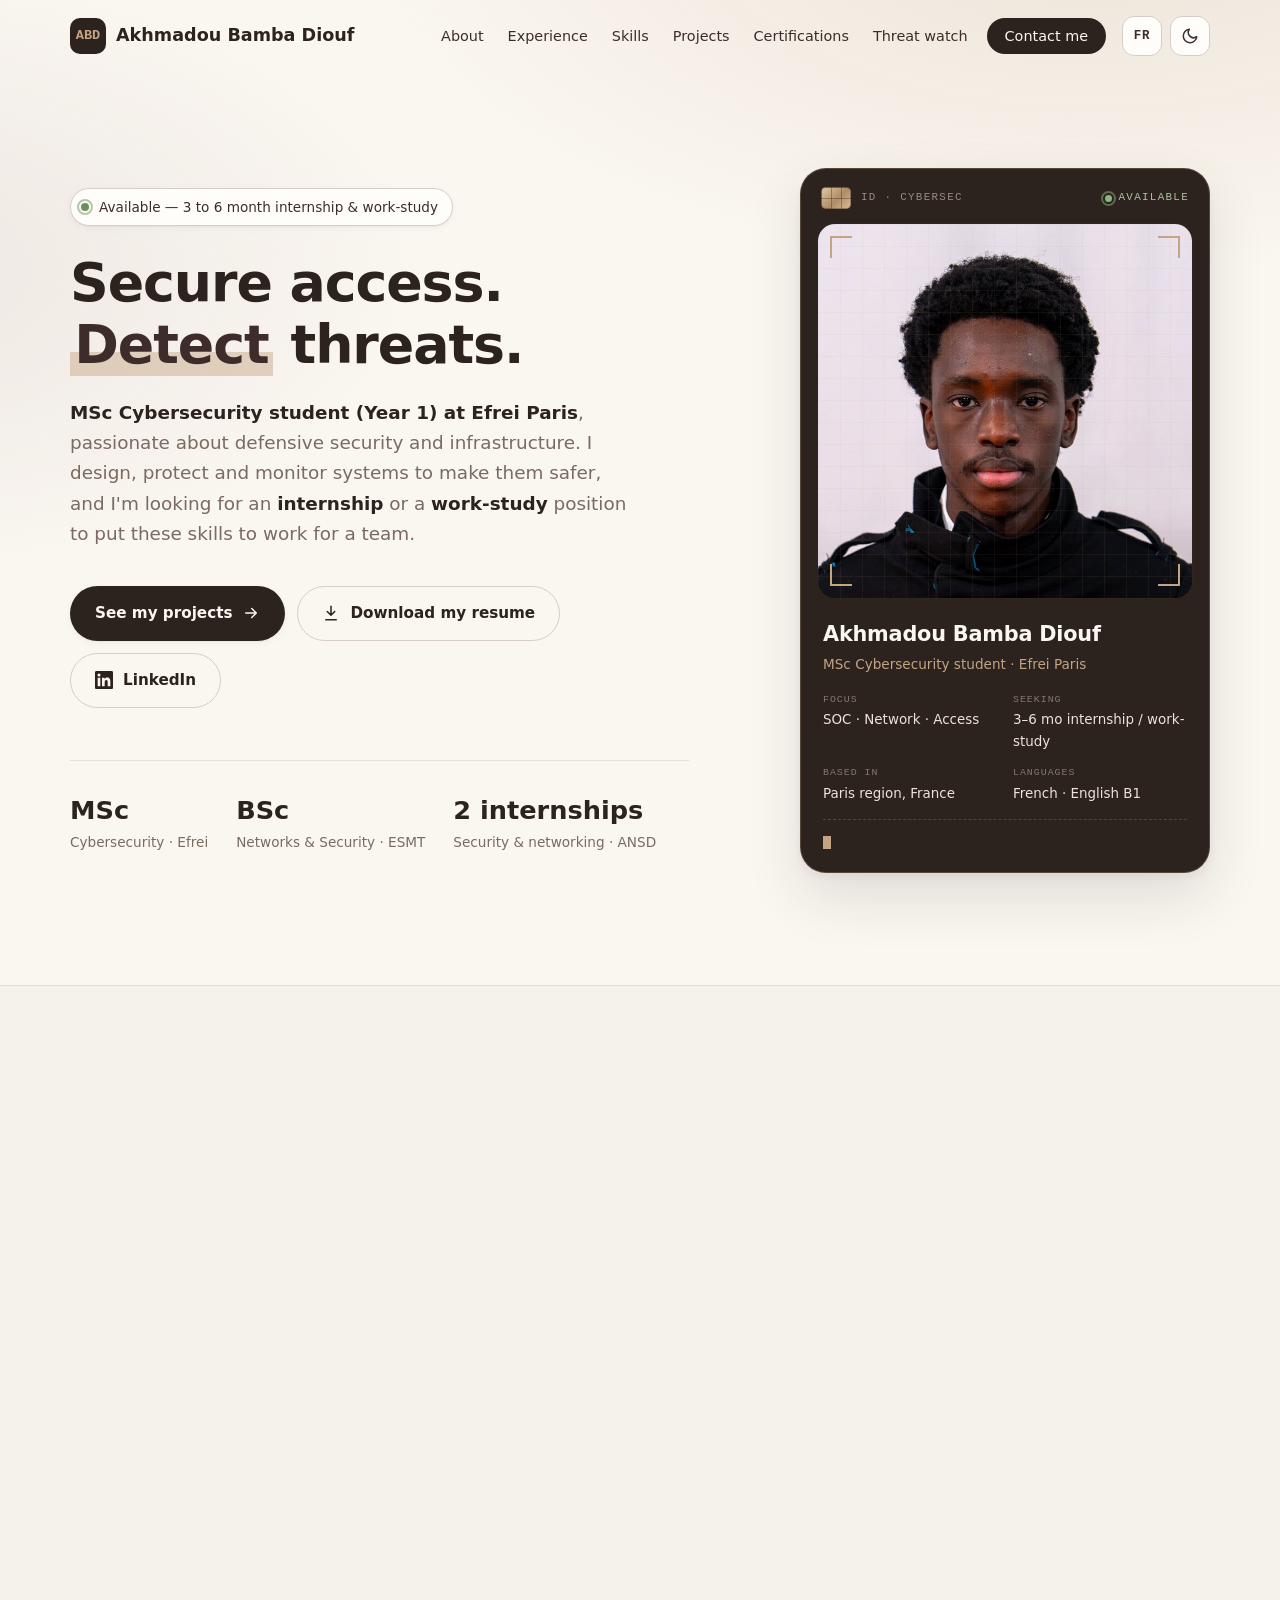
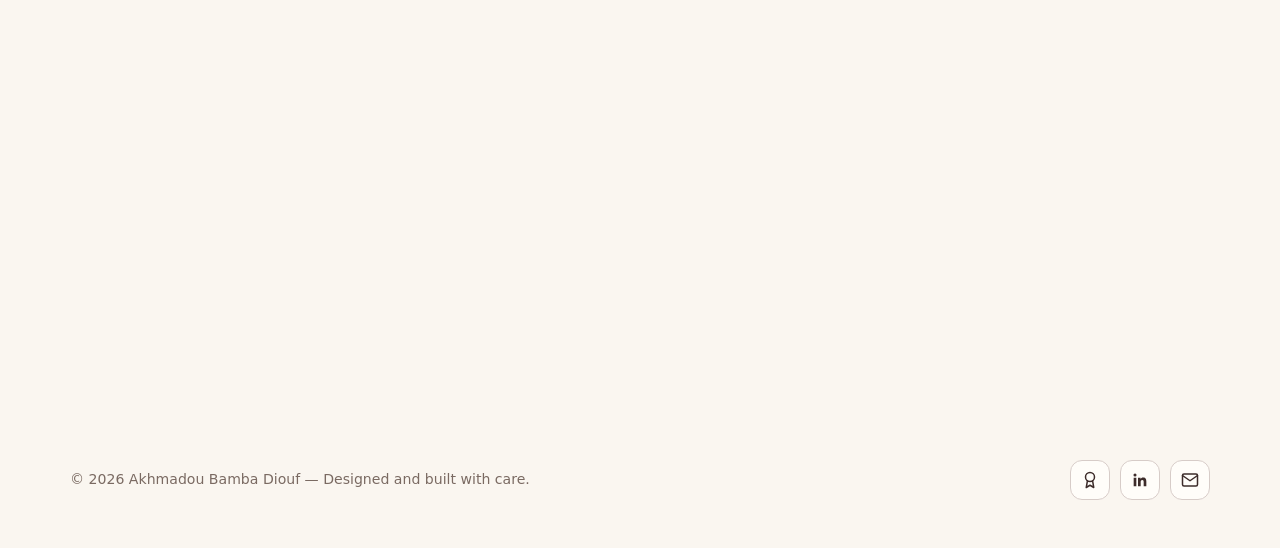
==== commit c1aab958: "Ajout d'une icône d'onglet (favicon) Co-Authored-By: Claude Opus 5.5 <noreply@anthropic.com> Claude-" ====
--- a/en.html
+++ b/en.html
@@ -12,6 +12,7 @@
   <title>Akhmadou Bamba Diouf — Cybersecurity &amp; Network Security</title>
   <meta name="description" content="Portfolio of Akhmadou Bamba Diouf, MSc Cybersecurity student at Efrei Paris. Looking for a cybersecurity internship or work-study position: SOC, detection, network security." />
   <meta name="theme-color" content="#FAF6F0" />
+  <link rel="icon" href="assets/favicon.svg" type="image/svg+xml" />
 
   <link rel="preconnect" href="https://fonts.googleapis.com" />
   <link rel="preconnect" href="https://fonts.gstatic.com" crossorigin />
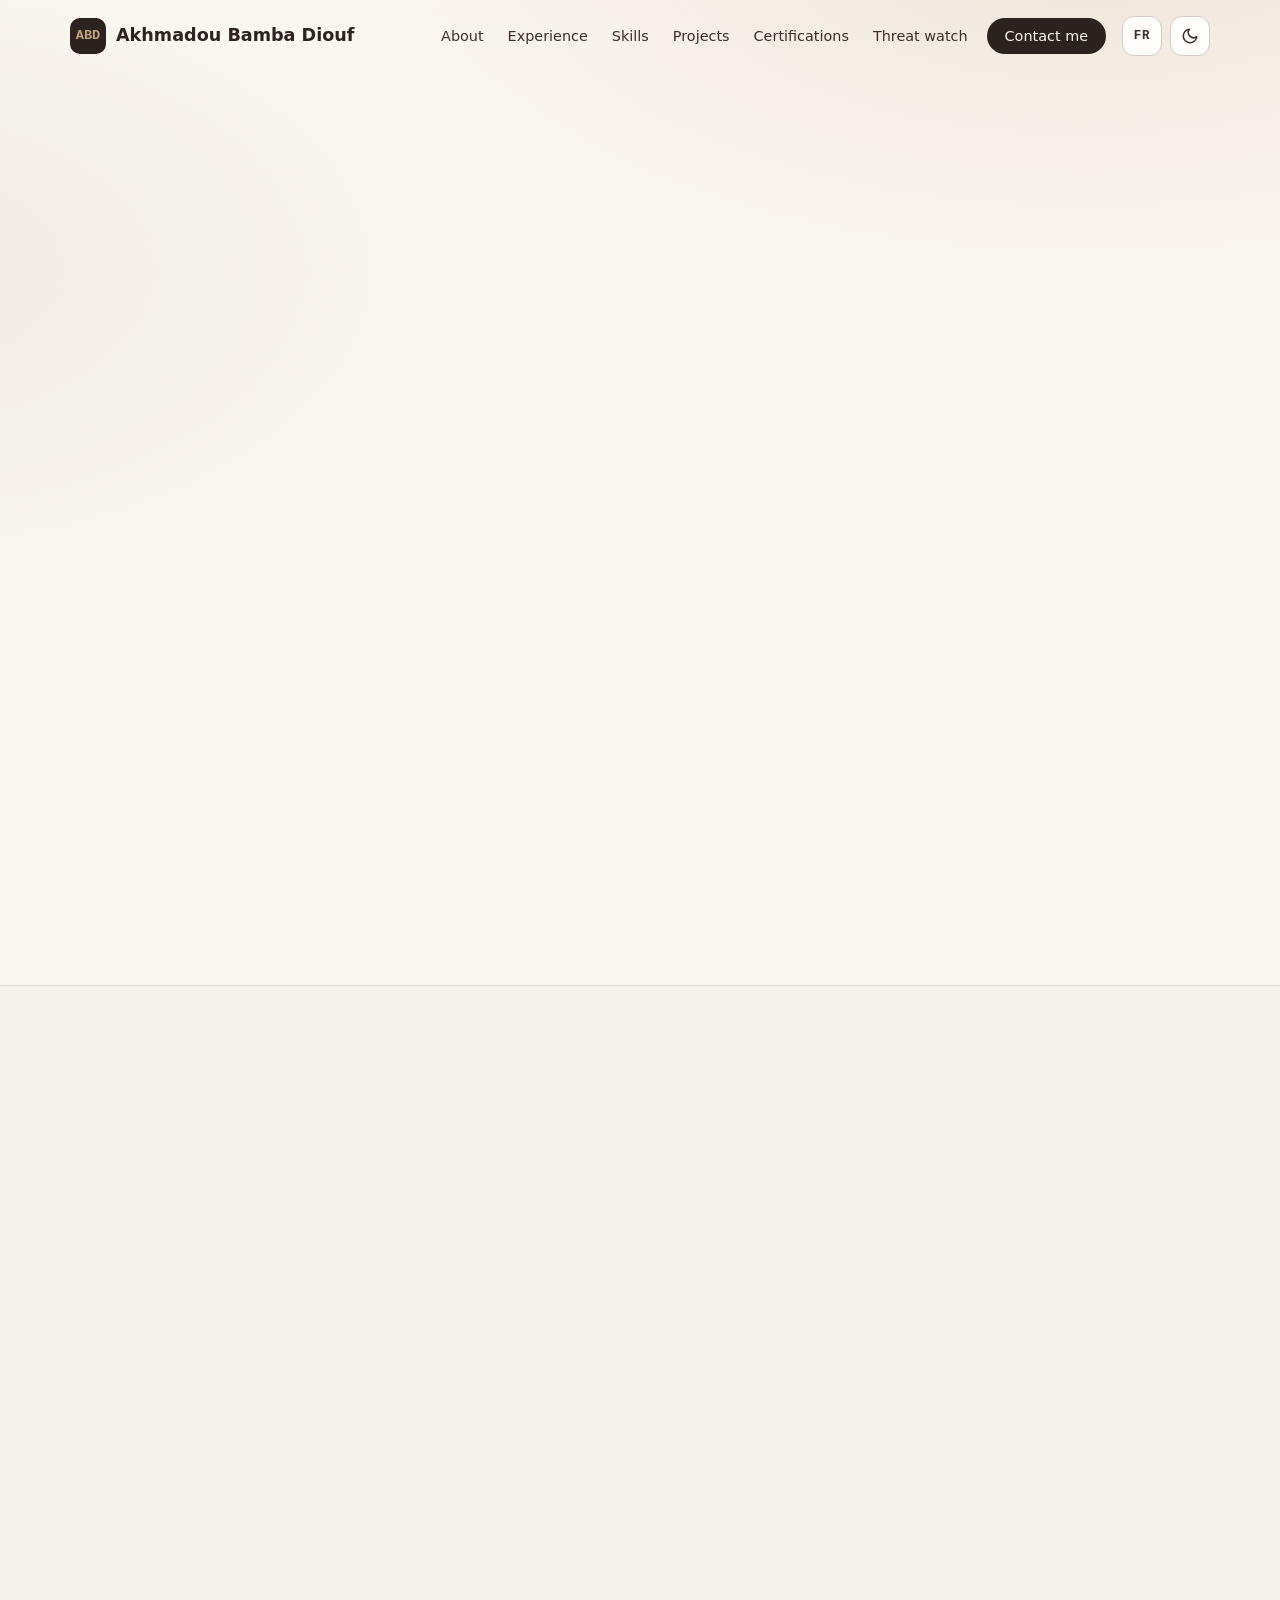
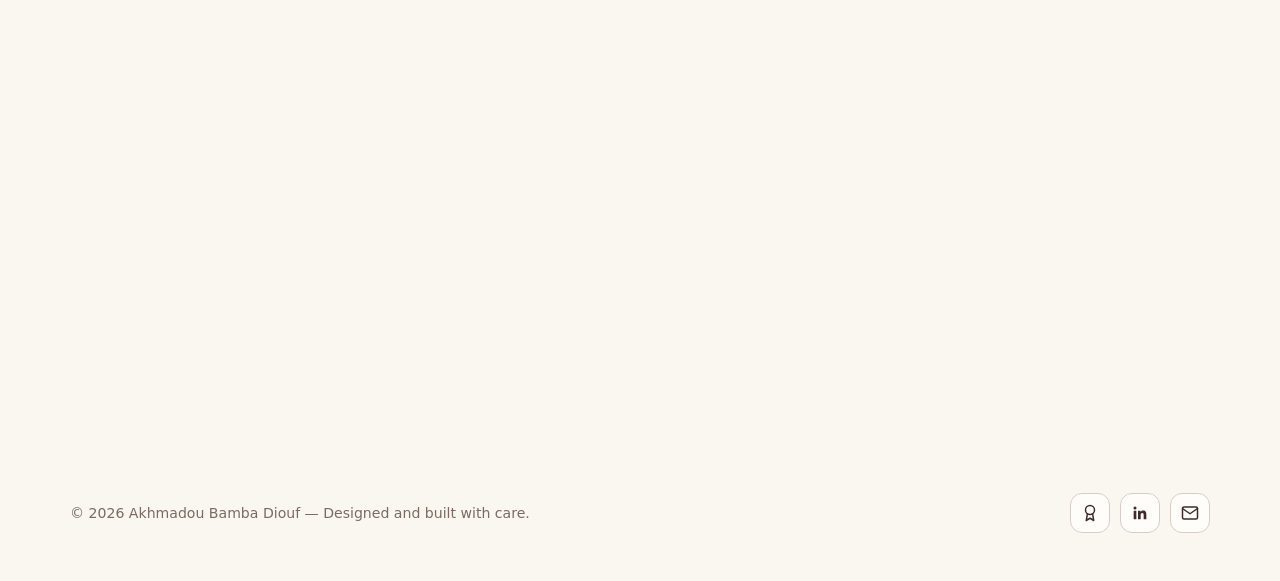
==== commit e0244fe4: "Projet Wazuh : ajout du rapport de stage anonymisé (PDF) Co-Authored-By: Claude Opus 5.5 <noreply@an" ====
--- a/en.html
+++ b/en.html
@@ -374,6 +374,10 @@
               </ul>
               <div class="project__stack"><span class="badge">Wazuh</span><span class="badge">Ubuntu 22.04</span><span class="badge">Windows Server</span><span class="badge">Syslog</span><span class="badge">Python</span><span class="badge">UFW</span></div>
               <div class="project__links">
+                <a href="rapport-stage-wazuh.pdf" class="link" target="_blank" rel="noopener">
+                  <svg viewBox="0 0 24 24" fill="none" stroke="currentColor" stroke-width="2" stroke-linecap="round" stroke-linejoin="round" aria-hidden="true"><path d="M14 2H6a2 2 0 0 0-2 2v16a2 2 0 0 0 2 2h12a2 2 0 0 0 2-2V8z"/><path d="M14 2v6h6M8 13h8M8 17h5"/></svg>
+                  Internship report (anonymised PDF)
+                </a>
                 <a href="#experiences" class="link">See the experience</a>
                 <a href="#contact" class="link">Let's talk</a>
               </div>
--- a/assets/style.css
+++ b/assets/style.css
@@ -809,3 +809,5 @@
     @media (max-width: 940px) { .logo__name { display: inline; } }
     @media (max-width: 520px) { .logo__name { display: none; } }
     .form .btn:disabled { opacity: .6; cursor: wait; transform: none; }
+    .project__links { flex-wrap: wrap; row-gap: 10px; }
+    .project__links .link { white-space: nowrap; }
